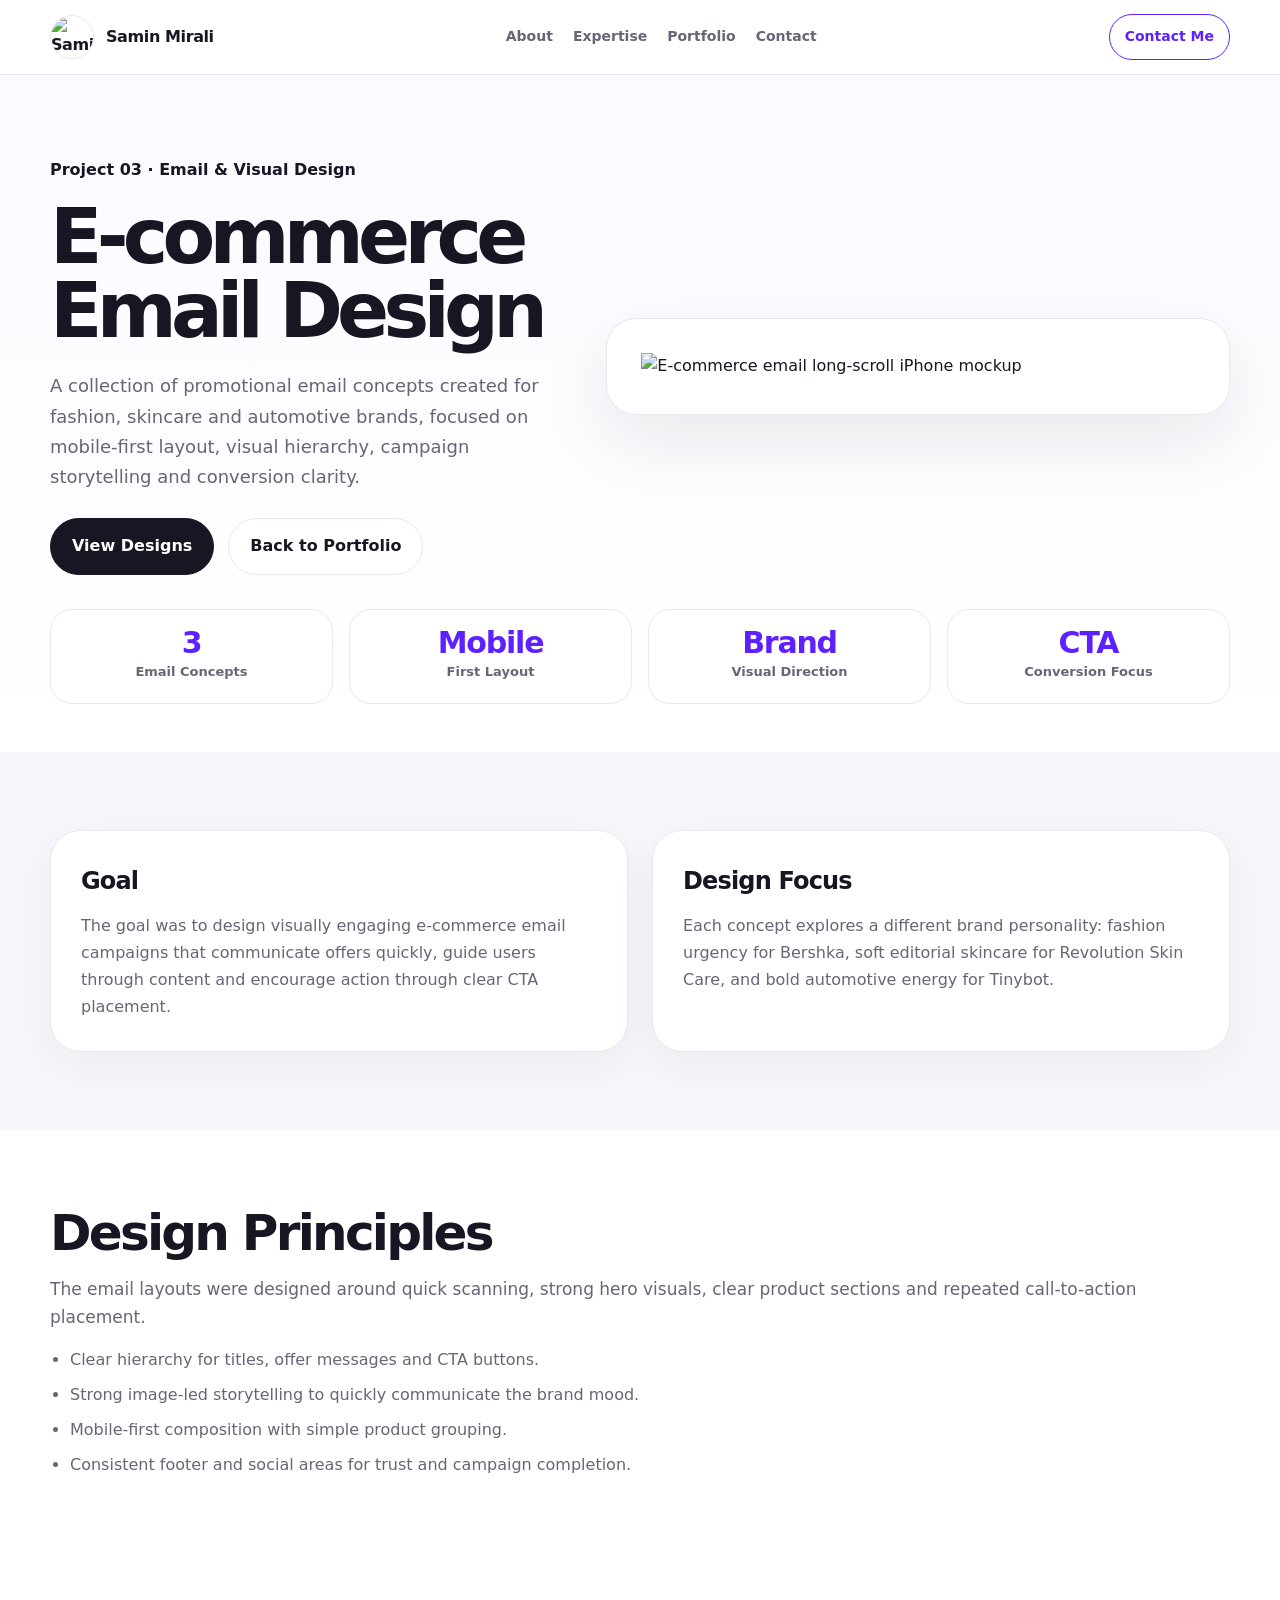
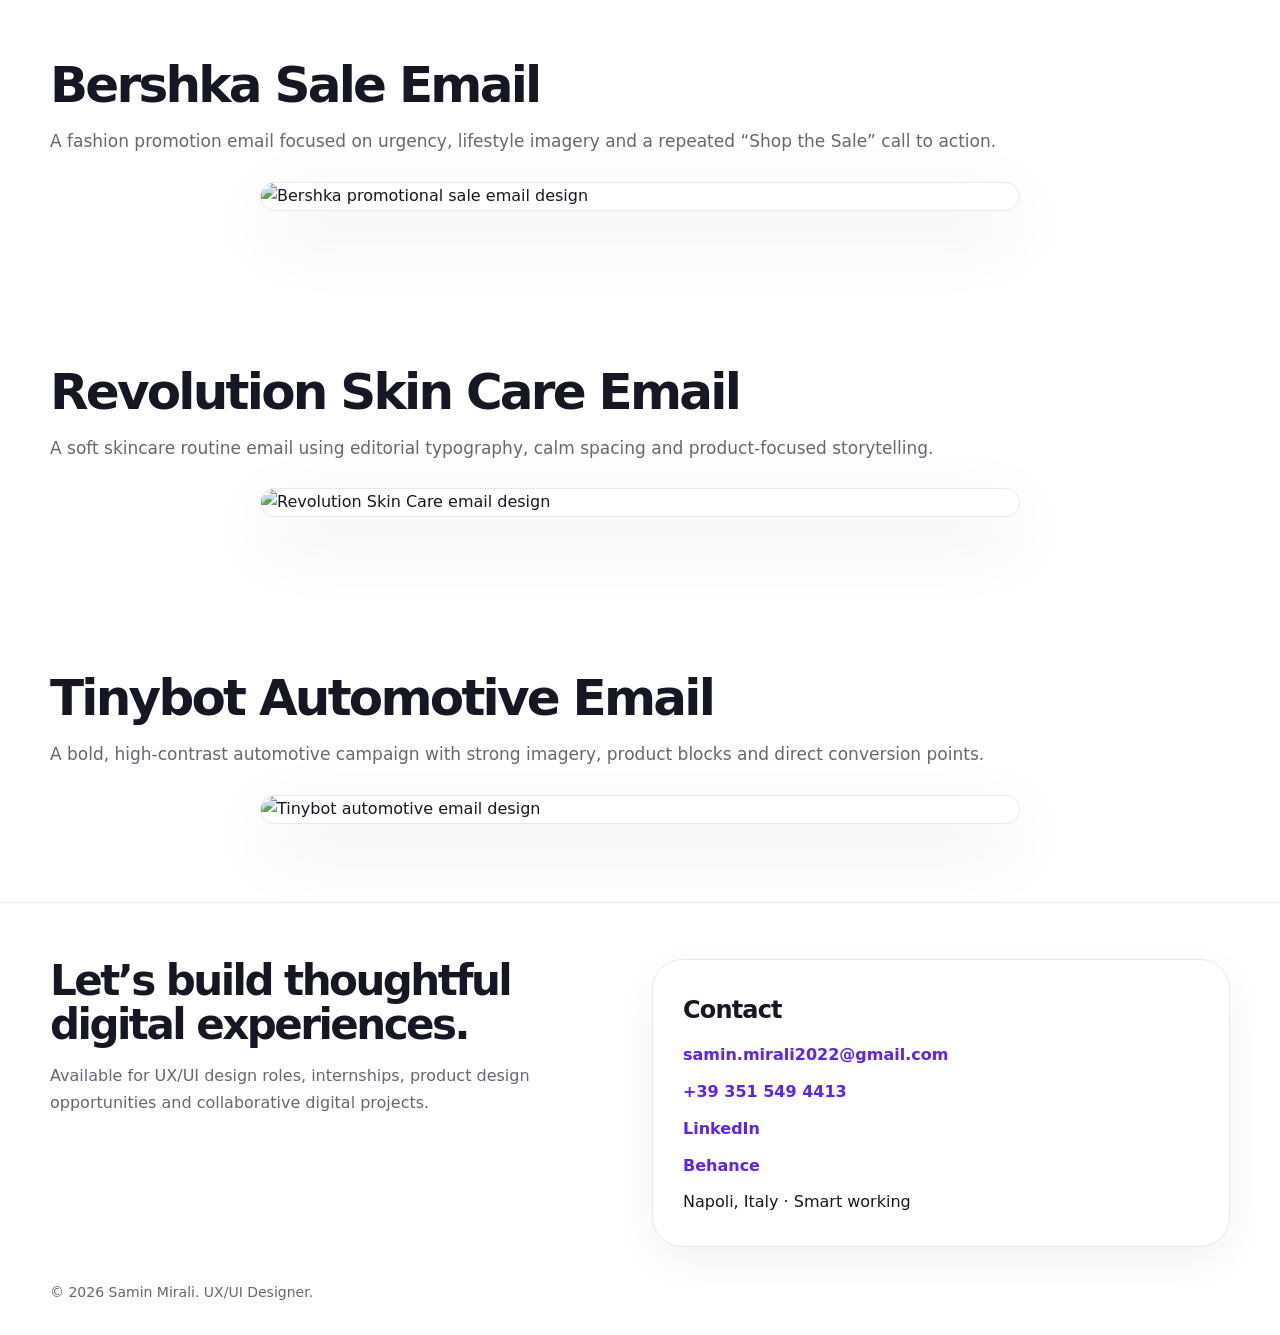
==== ecommerce.html @ f62a694b "Add files via upload" ====
<!DOCTYPE html>
<html lang="en">
<head>
<meta charset="UTF-8"><meta name="viewport" content="width=device-width, initial-scale=1.0">
<title>E-commerce Email Design | Samin Mirali</title>
<meta name="description" content="E-commerce email design project by Samin Mirali.">
<link rel="stylesheet" href="style.css">
</head>
<body>
<header class="nav">
  <div class="container nav-inner">
    <a class="brand" href="index.html">
      <img src="assets/samin-headshot.webp" alt="Samin Mirali headshot">
      <span>Samin Mirali</span>
    </a>
    <nav class="links" aria-label="Main navigation">
      <a href="index.html#about">About</a>
      <a href="index.html#expertise">Expertise</a>
      <a href="index.html#portfolio">Portfolio</a>
      <a href="index.html#contact">Contact</a>
    </nav>
    <a class="nav-cta" href="mailto:samin.mirali2022@gmail.com">Contact Me</a>
  </div>
</header>

<main>
<section class="case-hero">
  <div class="container case-top">
    <div>
      <div class="kicker" style="color:var(--ink)">Project 03 · Email & Visual Design</div>
      <h1>E-commerce Email Design</h1>
      <p>A collection of promotional email concepts created for fashion, skincare and automotive brands, focused on mobile-first layout, visual hierarchy, campaign storytelling and conversion clarity.</p>
      <div class="actions"><a class="btn dark" href="#emails">View Designs</a><a class="btn" href="index.html#portfolio">Back to Portfolio</a></div>
    </div>
    <div class="case-visual centered-preview"><img src="assets/ecommerce-iphone-preview.webp" alt="E-commerce email long-scroll iPhone mockup"></div>
  </div>
  <div class="container meta-grid">
    <div class="meta"><strong>3</strong><span>Email Concepts</span></div>
    <div class="meta"><strong>Mobile</strong><span>First Layout</span></div>
    <div class="meta"><strong>Brand</strong><span>Visual Direction</span></div>
    <div class="meta"><strong>CTA</strong><span>Conversion Focus</span></div>
  </div>
</section>

<section class="problem">
  <div class="container grid-2">
    <div class="card">
      <h3>Goal</h3>
      <p>The goal was to design visually engaging e-commerce email campaigns that communicate offers quickly, guide users through content and encourage action through clear CTA placement.</p>
    </div>
    <div class="card">
      <h3>Design Focus</h3>
      <p>Each concept explores a different brand personality: fashion urgency for Bershka, soft editorial skincare for Revolution Skin Care, and bold automotive energy for Tinybot.</p>
    </div>
  </div>
</section>

<section class="case-section">
  <div class="container">
    <div class="content">
      <h2>Design Principles</h2>
      <p>The email layouts were designed around quick scanning, strong hero visuals, clear product sections and repeated call-to-action placement.</p>
      <ul>
        <li>Clear hierarchy for titles, offer messages and CTA buttons.</li>
        <li>Strong image-led storytelling to quickly communicate the brand mood.</li>
        <li>Mobile-first composition with simple product grouping.</li>
        <li>Consistent footer and social areas for trust and campaign completion.</li>
      </ul>
    </div>
  </div>
</section>

<section id="emails" class="case-section">
  <div class="container">
    <div class="content">
      <h2>Bershka Sale Email</h2>
      <p>A fashion promotion email focused on urgency, lifestyle imagery and a repeated “Shop the Sale” call to action.</p>
    </div>
    <div class="email-wrap"><div class="email-frame"><img src="assets/ecommerce-bershka-hq.webp" alt="Bershka promotional sale email design"></div></div>
  </div>
</section>

<section class="case-section">
  <div class="container">
    <div class="content">
      <h2>Revolution Skin Care Email</h2>
      <p>A soft skincare routine email using editorial typography, calm spacing and product-focused storytelling.</p>
    </div>
    <div class="email-wrap"><div class="email-frame"><img src="assets/ecommerce-skincare-hq.webp" alt="Revolution Skin Care email design"></div></div>
  </div>
</section>

<section class="case-section">
  <div class="container">
    <div class="content">
      <h2>Tinybot Automotive Email</h2>
      <p>A bold, high-contrast automotive campaign with strong imagery, product blocks and direct conversion points.</p>
    </div>
    <div class="email-wrap"><div class="email-frame"><img src="assets/ecommerce-tinybot-hq.webp" alt="Tinybot automotive email design"></div></div>
  </div>
</section>
</main>
<footer id="contact" class="footer">
  <div class="container footer-grid">
    <div>
      <h2>Let’s build thoughtful digital experiences.</h2>
      <p>Available for UX/UI design roles, internships, product design opportunities and collaborative digital projects.</p>
    </div>
    <div class="card">
      <h3>Contact</h3>
      <div class="contact-list">
        <a href="mailto:samin.mirali2022@gmail.com">samin.mirali2022@gmail.com</a>
        <a href="tel:+393515494413">+39 351 549 4413</a>
        <a href="https://www.linkedin.com/in/saminmirali" target="_blank" rel="noopener">LinkedIn</a>
        <a href="https://www.behance.net/SaminMirali" target="_blank" rel="noopener">Behance</a>
        <span>Napoli, Italy · Smart working</span>
      </div>
    </div>
  </div>
  <div class="container copy">© 2026 Samin Mirali. UX/UI Designer.</div>
</footer>
</body></html>
---- style.css ----
:root{
  --ink:#171724;
  --muted:#666676;
  --line:#e9e7ef;
  --soft:#f7f7fb;
  --white:#fff;
  --purple:#5d21ff;
  --purple-dark:#230084;
  --purple-soft:#f1eaff;
  --wine:#88051e;
  --wine-soft:#fee6eb;
  --black:#0b0b0f;
  --shadow:0 24px 72px rgba(23,23,36,.09);
  --radius:30px;
  --max:1180px;
}
*{box-sizing:border-box;margin:0;padding:0}
html{scroll-behavior:smooth}
body{font-family:Inter,ui-sans-serif,system-ui,-apple-system,BlinkMacSystemFont,"Segoe UI",sans-serif;color:var(--ink);background:#fff;line-height:1.68}
a{text-decoration:none;color:inherit}
img{display:block;max-width:100%}
.container{width:min(var(--max),calc(100% - 42px));margin:0 auto}
.nav{position:sticky;top:0;z-index:30;background:rgba(255,255,255,.9);backdrop-filter:blur(18px);border-bottom:1px solid rgba(233,231,239,.88)}
.nav-inner{min-height:74px;display:flex;align-items:center;justify-content:space-between;gap:22px}
.brand{display:flex;align-items:center;gap:12px;font-weight:850;letter-spacing:-.025em}
.brand img{width:44px;height:44px;border-radius:50%;object-fit:cover;border:1px solid var(--line)}
.links{display:flex;gap:20px;align-items:center;color:var(--muted);font-size:14px;font-weight:760}
.links a:hover{color:var(--purple)}
.nav-cta{padding:10px 15px;border-radius:999px;border:1px solid var(--purple);color:var(--purple);font-weight:850;font-size:14px}
.hero{padding:88px 0 80px;background:linear-gradient(180deg,#f4fbff 0%,#fff 80%)}
.hero-grid{display:grid;grid-template-columns:1.06fr .94fr;gap:58px;align-items:center}
.kicker{font-weight:900;color:var(--purple);margin-bottom:16px}
h1{font-size:clamp(42px,7vw,82px);line-height:.96;letter-spacing:-.075em;margin-bottom:24px}
.hero p,.lead{font-size:clamp(18px,2vw,22px);color:var(--muted);max-width:700px}
.hero p{margin-bottom:32px}
.accent{color:var(--purple)}
.actions{display:flex;gap:14px;flex-wrap:wrap;align-items:center}
.btn{display:inline-flex;align-items:center;justify-content:center;padding:14px 21px;border-radius:999px;border:1px solid var(--line);background:#fff;font-weight:850;transition:.18s ease}
.btn:hover{transform:translateY(-2px);box-shadow:var(--shadow)}
.btn.primary{background:var(--purple);border-color:var(--purple);color:#fff}
.btn.wine{background:var(--wine);border-color:var(--wine);color:#fff}
.btn.dark{background:var(--ink);border-color:var(--ink);color:#fff}
.hero-image,.about-photo,.case-visual,.visual-card,.email-frame{border:1px solid var(--line);border-radius:var(--radius);overflow:hidden;background:#fff;box-shadow:var(--shadow)}
.hero-image img{width:100%;height:560px;object-fit:cover;object-position:center}
section{padding:78px 0}
.section-head{margin-bottom:34px}
.section-head.inline{display:flex;justify-content:space-between;align-items:flex-end;gap:30px}
.section-head h2{font-size:clamp(32px,4.6vw,56px);line-height:1;letter-spacing:-.06em;margin-bottom:14px}
.section-head p{color:var(--muted);font-size:17px;max-width:760px}
.grid-2{display:grid;grid-template-columns:repeat(2,1fr);gap:24px}
.grid-3{display:grid;grid-template-columns:repeat(3,1fr);gap:24px}
.card{background:#fff;border:1px solid var(--line);border-radius:var(--radius);padding:30px;box-shadow:0 14px 44px rgba(23,23,36,.05)}
.card h3{font-size:24px;letter-spacing:-.035em;margin-bottom:12px}
.card p,.card li{color:var(--muted)}
ul{padding-left:20px}
li+li{margin-top:8px}
.skill{background:#f6fbff;min-height:190px}
.skill-icon{width:50px;height:50px;border-radius:16px;background:#fff;display:grid;place-items:center;color:var(--purple);font-weight:900;margin-bottom:18px;box-shadow:0 10px 30px rgba(93,33,255,.08)}
.about-grid{display:grid;grid-template-columns:.92fr 1.08fr;gap:50px;align-items:center}
.about-photo{box-shadow:none;background:var(--purple-soft)}
.about-photo img{width:100%;height:610px;object-fit:contain;background:#fff}
.about-text h2{font-size:clamp(34px,4.8vw,58px);line-height:1;letter-spacing:-.065em;margin-bottom:22px}
.about-text p{color:var(--muted);font-size:17px;margin-bottom:16px}
.project{border:1px solid var(--line);border-radius:32px;overflow:hidden;background:#fff;box-shadow:var(--shadow);transition:.22s ease}
.project:hover{transform:translateY(-4px)}
.project-img{height:315px;background:var(--soft);overflow:hidden}
.project-img img{width:100%;height:100%;object-fit:cover;object-position:center top}
.project-body{padding:25px}
.project-body h3{font-size:28px;letter-spacing:-.045em;margin-bottom:8px}
.project-body p{color:var(--muted);margin-bottom:20px}
.tags{display:flex;gap:8px;flex-wrap:wrap;margin-bottom:18px}
.tag{font-size:12px;font-weight:850;padding:6px 10px;border-radius:999px;background:var(--purple-soft);color:var(--purple)}
.tag.wine{background:var(--wine-soft);color:var(--wine)}
.tag.dark{background:#eee;color:#111}
.case-hero{padding:82px 0 48px;background:linear-gradient(180deg,#fbfaff,#fff)}
.case-hero.wine-bg{background:linear-gradient(180deg,#fff8fa,#fff)}
.case-top{display:grid;grid-template-columns:.9fr 1.1fr;gap:46px;align-items:center}
.case-top h1{font-size:clamp(42px,6vw,78px)}
.case-top p{color:var(--muted);font-size:18px;margin-bottom:26px}
.case-visual img{width:100%;height:auto}
.meta-grid{display:grid;grid-template-columns:repeat(4,1fr);gap:16px;margin-top:34px}
.meta{text-align:center;background:#fff;border:1px solid var(--line);border-radius:22px;padding:18px}
.meta strong{display:block;font-size:30px;letter-spacing:-.04em;line-height:1;color:var(--purple)}
.meta.wine strong{color:var(--wine)}
.meta span{font-weight:800;color:var(--muted);font-size:13px}
.problem{background:var(--soft)}
.process{display:grid;grid-template-columns:repeat(6,1fr);gap:14px}
.step{background:#fff;border:1px solid var(--line);border-radius:22px;padding:18px 14px;text-align:center}
.step-no{width:42px;height:42px;border-radius:50%;display:grid;place-items:center;background:var(--purple);color:#fff;font-weight:900;margin:0 auto 12px}
.step.wine .step-no{background:var(--wine)}
.step strong{display:block;margin-bottom:8px}
.step span{font-size:13px;color:var(--muted);display:block;line-height:1.36}
.case-section{padding:78px 0}
.case-section .content{max-width:920px;margin-bottom:26px}
.case-section .content h2{font-size:clamp(30px,4vw,50px);line-height:1.02;letter-spacing:-.055em;margin-bottom:16px}
.case-section .content p{color:var(--muted);font-size:17px;margin-bottom:15px}
.case-section .content h3{font-size:22px;margin:22px 0 8px}
.case-section .content li{color:var(--muted)}
.visual-card{box-shadow:0 18px 58px rgba(23,23,36,.07)}
.visual-card img{width:100%;height:auto;object-fit:contain;object-position:center}
.side-by-side{display:grid;grid-template-columns:1fr 1fr;gap:24px;align-items:start;margin-top:18px}
.stat-list{display:grid;grid-template-columns:repeat(4,1fr);gap:14px;margin-top:20px}
.stat{padding:18px;border-radius:20px;border:1px solid var(--line);background:#fff}
.stat strong{font-size:30px;color:var(--purple);display:block;line-height:1}
.stat.wine strong{color:var(--wine)}
.stat span{font-size:13px;font-weight:800;color:var(--muted)}
.email-frame img{width:100%;height:auto}
.email-wrap{max-width:620px;margin:0 auto}
.cta{background:var(--soft)}
.cta-box{padding:50px;border-radius:38px;background:linear-gradient(135deg,var(--purple),var(--purple-dark));color:#fff;display:grid;grid-template-columns:1fr auto;gap:30px;align-items:center;box-shadow:var(--shadow)}
.cta-box.wine{background:linear-gradient(135deg,var(--wine),#4e000f)}
.cta-box h2{font-size:clamp(30px,4vw,48px);line-height:1.04;letter-spacing:-.055em;margin-bottom:12px}
.cta-box p{color:rgba(255,255,255,.82);max-width:680px}
.cta-box .btn{background:#fff;color:var(--ink)}
.footer{border-top:1px solid var(--line);padding:56px 0 30px}
.footer-grid{display:grid;grid-template-columns:1fr 1fr;gap:24px;align-items:start}
.footer h2{font-size:42px;letter-spacing:-.06em;line-height:1.05;margin-bottom:16px}
.footer p{color:var(--muted)}
.contact-list{display:grid;gap:10px}
.contact-list a{color:var(--purple);font-weight:850}
.copy{color:var(--muted);font-size:14px;margin-top:34px}
@media(max-width:960px){
  .hero-grid,.about-grid,.grid-2,.grid-3,.case-top,.side-by-side,.cta-box,.footer-grid{grid-template-columns:1fr}
  .process{grid-template-columns:repeat(2,1fr)}
  .meta-grid,.stat-list{grid-template-columns:repeat(2,1fr)}
  .links{display:none}
  .hero-image img{height:auto}
}
@media(max-width:560px){
  .container{width:min(var(--max),calc(100% - 28px))}
  .hero,section,.case-section{padding:54px 0}
  .meta-grid,.process,.stat-list{grid-template-columns:1fr}
  .card,.cta-box{padding:24px}
  .project-img{height:240px}
}


.moscow-grid{display:grid;grid-template-columns:repeat(4,1fr);gap:18px;margin-top:24px}
.moscow-card{background:#fff;border:1px solid var(--line);border-radius:22px;padding:22px;box-shadow:0 12px 38px rgba(23,23,36,.05)}
.moscow-letter{width:56px;height:56px;border-radius:16px;background:linear-gradient(135deg,var(--purple),var(--purple-dark));color:#fff;display:grid;place-items:center;font-size:30px;font-weight:900;margin-bottom:12px}
.moscow-card h3{font-size:17px;letter-spacing:.02em;margin-bottom:12px;text-transform:uppercase}
.phone-grid{display:grid;grid-template-columns:repeat(5,1fr);gap:18px;margin-top:22px;align-items:start}
.phone-grid .phone{border:1px solid var(--line);border-radius:26px;padding:12px;background:#fff;box-shadow:0 12px 38px rgba(23,23,36,.06)}
.phone-grid .phone img{width:100%;height:auto;border-radius:18px}
.subsection-grid{display:grid;grid-template-columns:repeat(2,1fr);gap:24px;margin-top:22px}
.subsection-card{border:1px solid var(--line);border-radius:24px;overflow:hidden;background:#fff;box-shadow:0 12px 38px rgba(23,23,36,.05)}
.subsection-card h3{padding:18px 20px 0;font-size:22px}
.subsection-card p{padding:6px 20px 18px;color:var(--muted)}
.subsection-card img{width:100%;height:auto}
@media(max-width:960px){.moscow-grid,.phone-grid,.subsection-grid{grid-template-columns:1fr 1fr}}
@media(max-width:560px){.moscow-grid,.phone-grid,.subsection-grid{grid-template-columns:1fr}}


/* v4 refinements */
.hero-image.clean-portrait{background:#fff;padding:18px;}
.hero-image.clean-portrait img{object-fit:cover;object-position:center top;background:#fff;border-radius:22px;}
.case-visual.padded-preview{padding:34px;background:#fff;}
.case-visual.padded-preview img{border-radius:22px;max-height:520px;object-fit:contain;}
.icon-process .step-no{background:transparent;width:64px;height:64px;margin-bottom:12px;}
.icon-process .step-no img{width:64px;height:64px;object-fit:contain;}
.audience-grid{display:grid;grid-template-columns:repeat(3,1fr);gap:16px;margin-top:22px;}
.audience-card{background:#fff;border:1px solid var(--line);border-radius:22px;padding:22px;box-shadow:0 12px 38px rgba(23,23,36,.05);}
.audience-card strong{display:block;font-size:18px;margin-bottom:6px;color:var(--purple);}
.tool-grid{display:grid;grid-template-columns:repeat(3,1fr);gap:18px;margin-top:24px;}
.tool-card{background:#fff;border:1px solid var(--line);border-radius:24px;padding:24px;box-shadow:0 12px 38px rgba(23,23,36,.05);}
.tool-card img{width:56px;height:56px;object-fit:contain;margin-bottom:14px;}
.tool-card h3{font-size:20px;margin-bottom:8px;}
.planning-grid{display:grid;grid-template-columns:repeat(3,1fr);gap:18px;margin-top:24px;}
.planning-card{background:#fff;border:1px solid var(--line);border-radius:24px;padding:24px;box-shadow:0 12px 38px rgba(23,23,36,.05);}
.planning-card h3{font-size:19px;margin-bottom:10px;color:var(--purple);}
.moscow-grid.centered .moscow-letter{margin:0 auto 14px;}
.moscow-grid.centered .moscow-card{text-align:center;}
.moscow-grid.centered ul{text-align:left;}
.image-grid-2{display:grid;grid-template-columns:repeat(2,1fr);gap:24px;}
.image-grid-3{display:grid;grid-template-columns:repeat(3,1fr);gap:22px;}
.image-grid-4{display:grid;grid-template-columns:repeat(4,1fr);gap:18px;}
.mockup-grid{display:grid;grid-template-columns:repeat(2,1fr);gap:24px;margin-top:22px;}
.mockup-grid .visual-card img{height:auto;}
.prototype-single{max-width:980px;margin:0 auto;}
.real-text-report{background:#fff;border:1px solid var(--line);border-radius:26px;padding:28px;box-shadow:0 12px 38px rgba(23,23,36,.05);margin-bottom:24px;}
.real-text-report h3{font-size:24px;margin-bottom:10px;}
.quote-grid{display:grid;grid-template-columns:repeat(3,1fr);gap:18px;margin-top:20px;}
.quote-card{background:#f7f7fb;border:1px solid var(--line);border-radius:22px;padding:22px;color:var(--muted);}
.vertex-objectives{margin-top:24px;}
.visual-card.pad-image{padding:38px;background:#fff;}
.visual-card.pad-image img{border-radius:18px;}
.case-section .button-under{margin-top:24px;text-align:center;}
@media(max-width:960px){
  .audience-grid,.tool-grid,.planning-grid,.image-grid-2,.image-grid-3,.image-grid-4,.mockup-grid,.quote-grid{grid-template-columns:1fr 1fr;}
}
@media(max-width:560px){
  .audience-grid,.tool-grid,.planning-grid,.image-grid-2,.image-grid-3,.image-grid-4,.mockup-grid,.quote-grid{grid-template-columns:1fr;}
}

/* v5 refinement overrides */
.section-head p,
.case-section .content,
.case-section .content p,
.case-section .content ul {
  max-width: 100%;
}
.case-section .content {
  width: 100%;
}
.case-section .content p {
  max-width: 1120px;
}
.section-head {
  max-width: 100%;
}
.stat {
  text-align: center;
  display: grid;
  place-items: center;
}
.stat strong, .stat span {
  text-align: center;
}
.hero-image.hero-clean {
  background: #fff;
}
.hero-image.hero-clean img {
  object-fit: cover;
  object-position: center top;
}
.project-img img {
  object-position: center;
}
.visual-card.pad-image {
  padding: 24px;
  background: #fff;
}
.visual-card.pad-image img {
  border-radius: 18px;
}
.visual-card.no-shadow {
  box-shadow: none;
}
.visual-card.zoom-card {
  cursor: zoom-in;
}
.visual-card.zoom-card:hover {
  transform: translateY(-2px);
}
.audience-grid {
  display: grid;
  grid-template-columns: repeat(3, 1fr);
  gap: 16px;
  margin-top: 22px;
}
.audience-item {
  background: #fff;
  border: 1px solid var(--line);
  border-radius: 22px;
  padding: 20px;
  box-shadow: 0 10px 32px rgba(23,23,36,.045);
}
.audience-item strong {
  display: block;
  margin-bottom: 6px;
  color: var(--purple);
}
.tool-grid {
  display: grid;
  grid-template-columns: repeat(3, 1fr);
  gap: 18px;
  margin-top: 22px;
}
.tool-card {
  border: 1px solid var(--line);
  border-radius: 22px;
  background: #fff;
  padding: 22px;
  box-shadow: 0 10px 32px rgba(23,23,36,.045);
}
.tool-icon {
  width: 54px;
  height: 54px;
  border-radius: 16px;
  display: grid;
  place-items: center;
  background: var(--purple-soft);
  color: var(--purple);
  font-weight: 900;
  margin-bottom: 14px;
}
.research-grid {
  display: grid;
  grid-template-columns: 1fr 1fr;
  gap: 18px;
  margin-top: 22px;
}
.research-card {
  border: 1px solid var(--line);
  border-radius: 22px;
  background: #fff;
  padding: 24px;
  box-shadow: 0 10px 32px rgba(23,23,36,.045);
}
.research-card h3 {
  margin-bottom: 10px;
}
.moscow-grid {
  display: grid;
  grid-template-columns: repeat(4, 1fr);
  gap: 18px;
  margin-top: 24px;
}
.moscow-card {
  background: #fff;
  border: 1px solid var(--line);
  border-radius: 22px;
  padding: 24px;
  text-align: center;
  box-shadow: 0 12px 38px rgba(23,23,36,.05);
}
.moscow-letter {
  width: 62px;
  height: 62px;
  border-radius: 18px;
  background: linear-gradient(135deg,var(--purple),var(--purple-dark));
  color: #fff;
  display: grid;
  place-items: center;
  font-size: 32px;
  font-weight: 900;
  margin: 0 auto 14px;
}
.moscow-card h3 {
  font-size: 16px;
  letter-spacing: .02em;
  margin-bottom: 14px;
  text-transform: uppercase;
}
.moscow-card ul {
  text-align: left;
}
.subsection-grid {
  display: grid;
  grid-template-columns: repeat(2, 1fr);
  gap: 24px;
  margin-top: 24px;
}
.subsection-card {
  border: 1px solid var(--line);
  border-radius: 24px;
  background: #fff;
  overflow: hidden;
  box-shadow: 0 12px 38px rgba(23,23,36,.05);
}
.subsection-card h3 {
  padding: 20px 22px 0;
  font-size: 22px;
}
.subsection-card p {
  padding: 6px 22px 18px;
  color: var(--muted);
}
.subsection-card .img-pad {
  padding: 18px 20px 24px;
}
.subsection-card img {
  width: 100%;
  height: auto;
  object-fit: contain;
}
.phone-grid {
  display: grid;
  grid-template-columns: 1fr;
  gap: 22px;
  margin-top: 22px;
}
.findings-stack,
.persona-stack,
.test-stack,
.diagram-stack {
  display: grid;
  grid-template-columns: 1fr;
  gap: 24px;
  margin-top: 22px;
}
.mockup-grid {
  display: grid;
  grid-template-columns: repeat(2, 1fr);
  gap: 24px;
}
.mockup-grid .visual-card {
  height: 460px;
}
.mockup-grid .visual-card img {
  width: 100%;
  height: 100%;
  object-fit: cover;
  object-position: center;
}
.mockup-grid .visual-card.tall {
  height: 580px;
}
.process-icon {
  width: 58px;
  height: 58px;
  object-fit: contain;
  margin: 0 auto 12px;
}
.case-visual.centered-preview {
  padding: 34px;
  background: #fff;
}
.case-visual.centered-preview img {
  object-fit: contain;
  max-height: 520px;
  width: 100%;
}
.design-system-grid {
  display: grid;
  grid-template-columns: repeat(2, 1fr);
  gap: 24px;
}
.design-system-card {
  border: 1px solid var(--line);
  border-radius: 24px;
  background: #fff;
  overflow: hidden;
  box-shadow: 0 12px 38px rgba(23,23,36,.05);
}
.design-system-card h3 {
  padding: 20px 22px 0;
  font-size: 22px;
}
.design-system-card p {
  padding: 6px 22px 18px;
  color: var(--muted);
}
.design-system-card img {
  padding: 16px 20px 24px;
  width: 100%;
  height: auto;
  object-fit: contain;
}
.zoom-note {
  color: var(--muted);
  font-size: 14px;
  margin-top: 8px;
}
.email-wrap {
  max-width: 760px;
  margin: 0 auto;
}
.email-frame img {
  width: 100%;
  height: auto;
}
@media(max-width:960px){
  .audience-grid,
  .tool-grid,
  .research-grid,
  .moscow-grid,
  .subsection-grid,
  .design-system-grid,
  .mockup-grid {
    grid-template-columns: 1fr 1fr;
  }
}
@media(max-width:620px){
  .audience-grid,
  .tool-grid,
  .research-grid,
  .moscow-grid,
  .subsection-grid,
  .design-system-grid,
  .mockup-grid {
    grid-template-columns: 1fr;
  }
  .mockup-grid .visual-card,
  .mockup-grid .visual-card.tall {
    height: auto;
  }
}


/* v6 MedDone-only corrections */
.tool-card > img {
  width: 54px;
  height: 54px;
  object-fit: contain;
  margin-bottom: 14px;
}
.subsection-card .img-pad img {
  width: 100%;
  height: auto;
  object-fit: contain;
}
.interaction-flow-card {
  padding-bottom: 58px !important;
}
.mockup-grid .visual-card.hand-phone img {
  object-position: 58% center;
}
.mockup-grid .visual-card.final-app img,
.visual-card.full-bleed img {
  width: 100%;
  height: auto;
  object-fit: contain;
}

/* v8 MedDone image cleanup */
.visual-card.full-bleed img {
  display: block;
  width: 100%;
  height: auto;
}


/* v9 Vertex-only refinements */
.design-system-card {
  display: flex;
  flex-direction: column;
}
.design-system-card img {
  display: block;
  width: auto;
  max-width: calc(100% - 40px);
  margin: 0 auto 24px;
  padding: 0;
  align-self: center;
  object-fit: contain;
}
.visual-card.full-bleed img {
  display: block;
  width: 100%;
  height: auto;
}
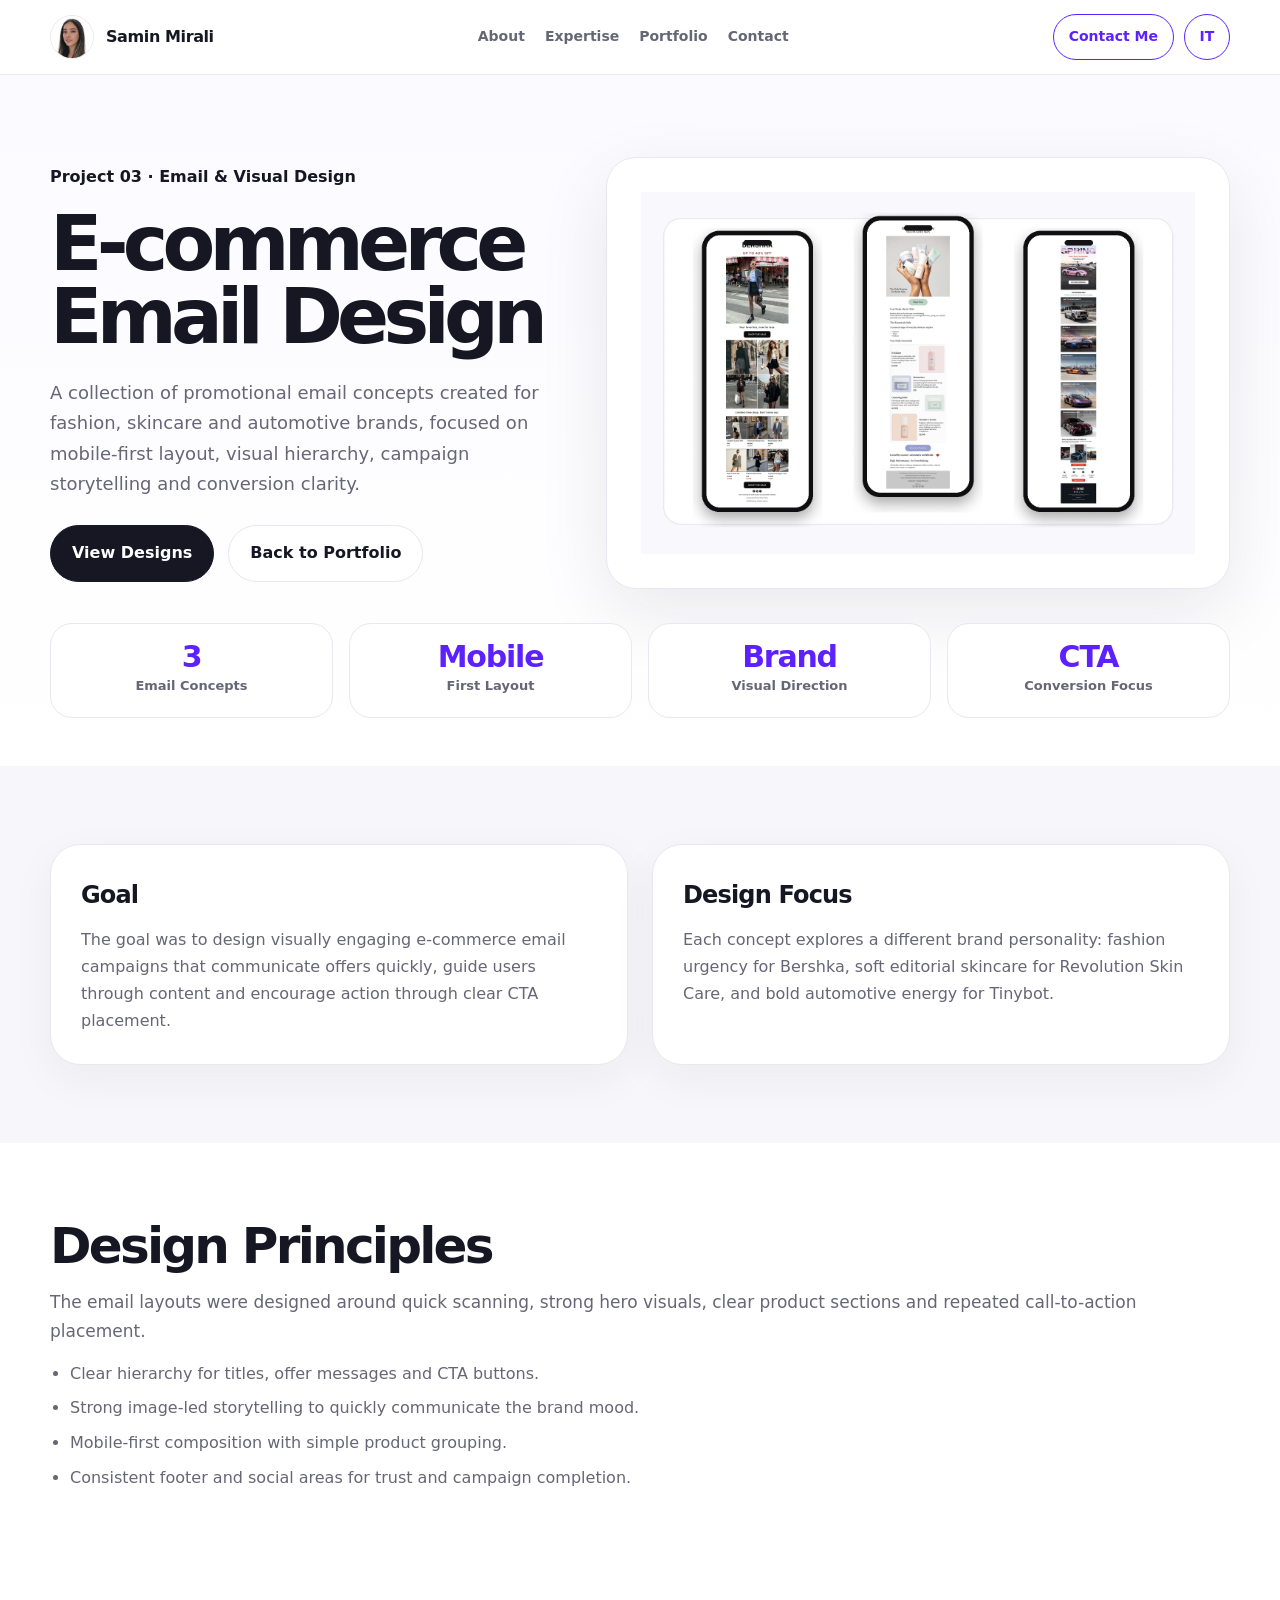
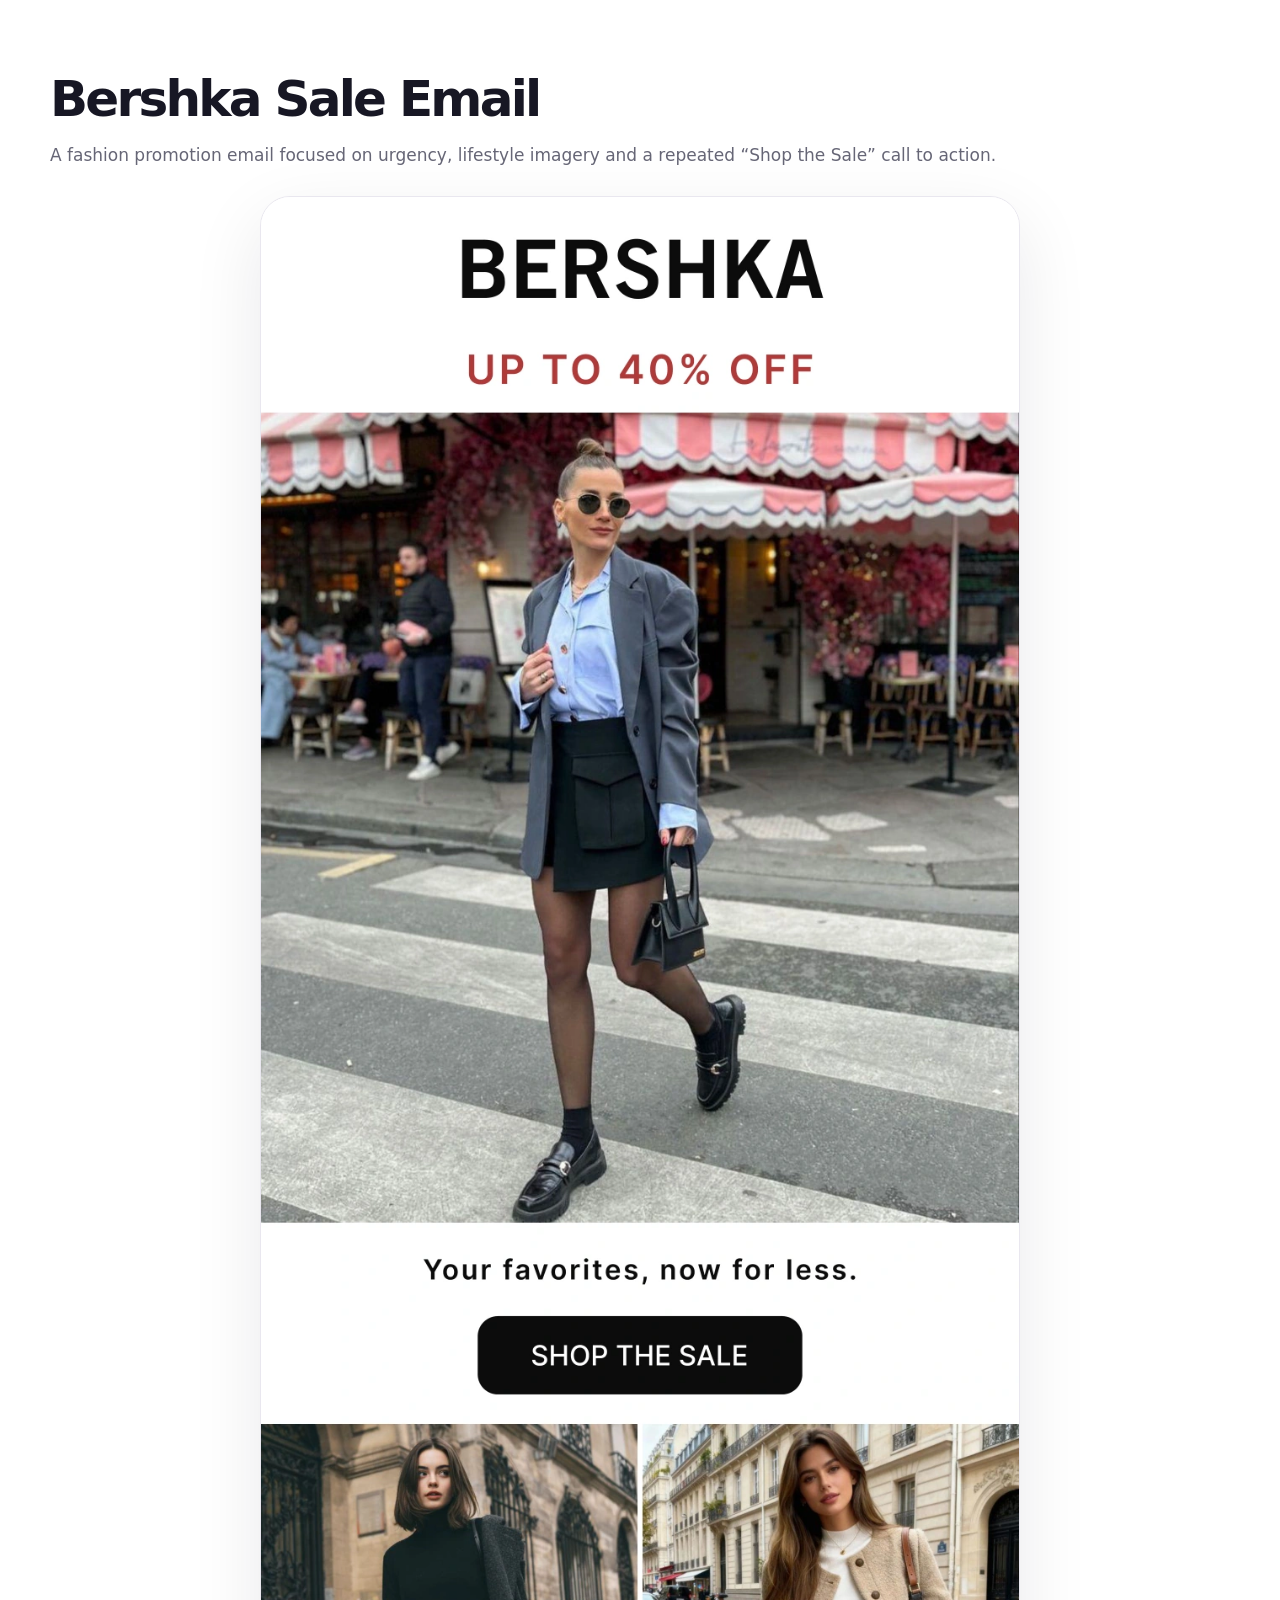
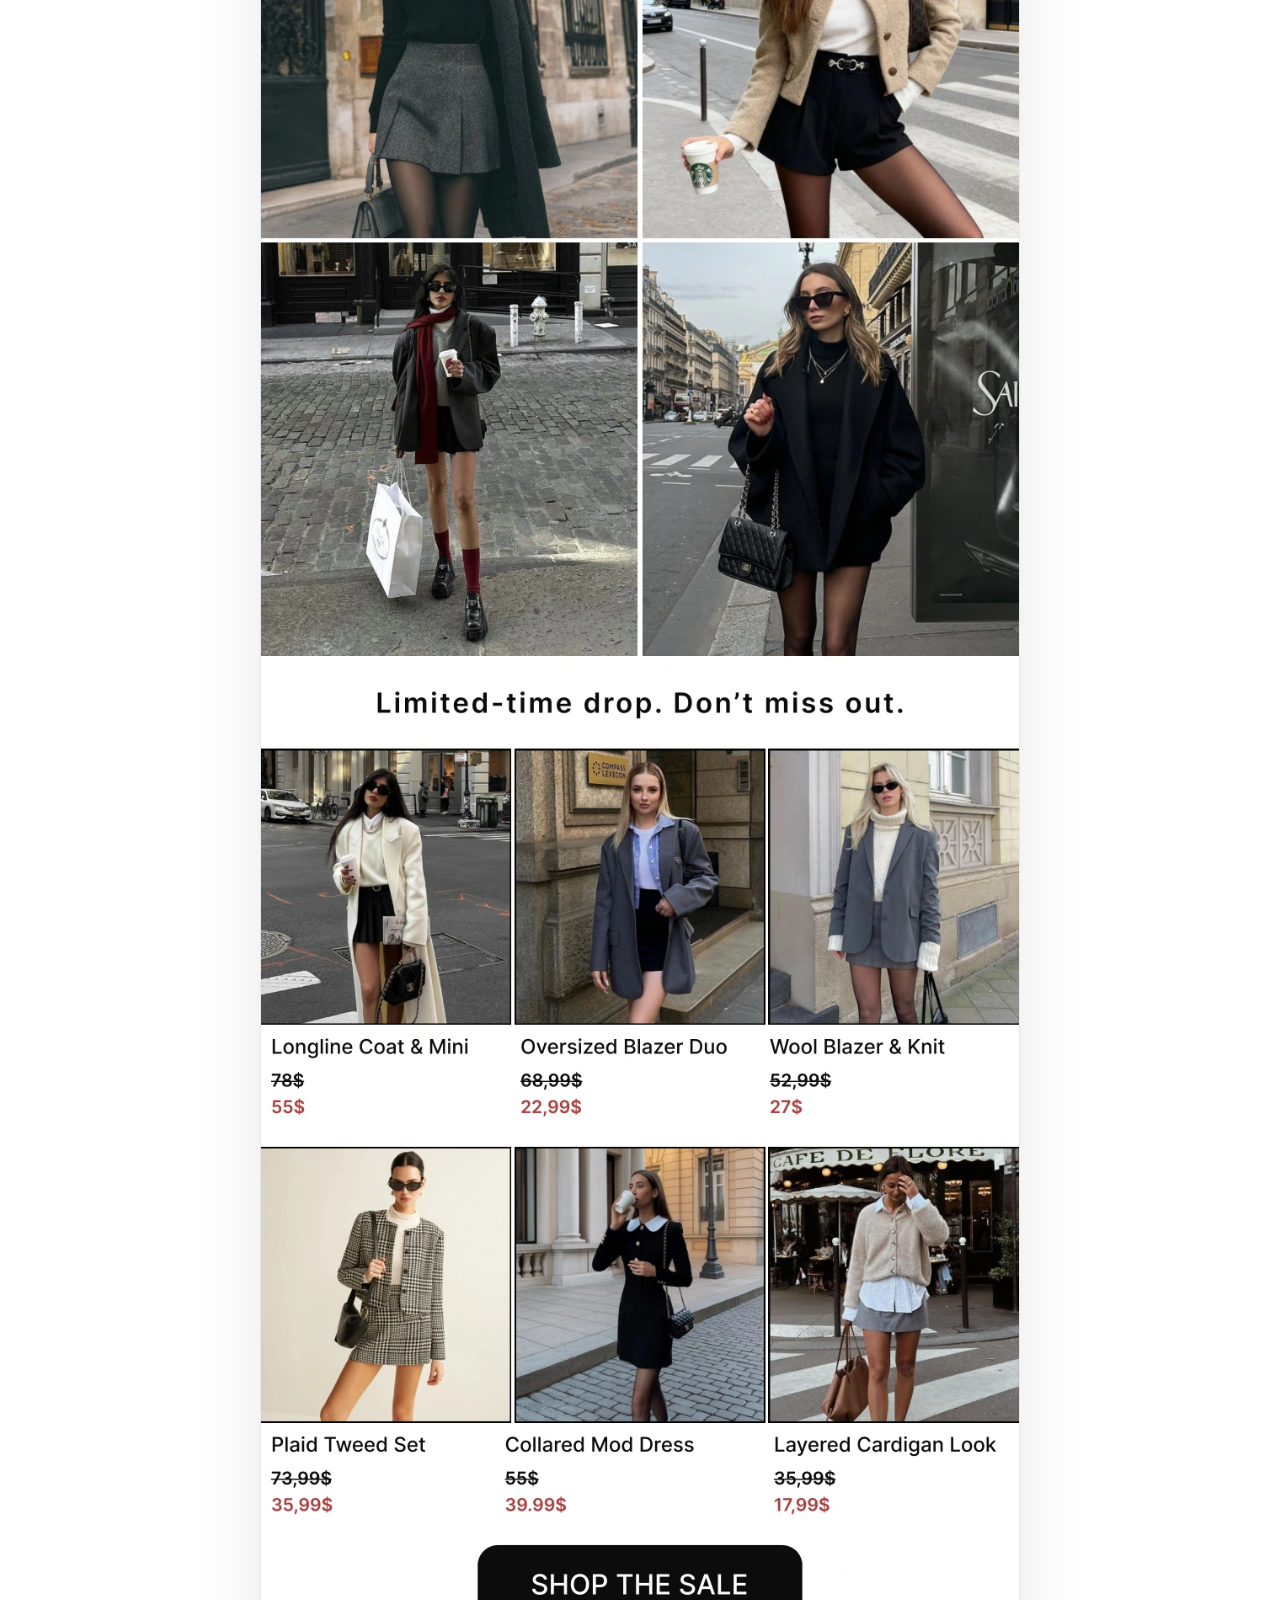
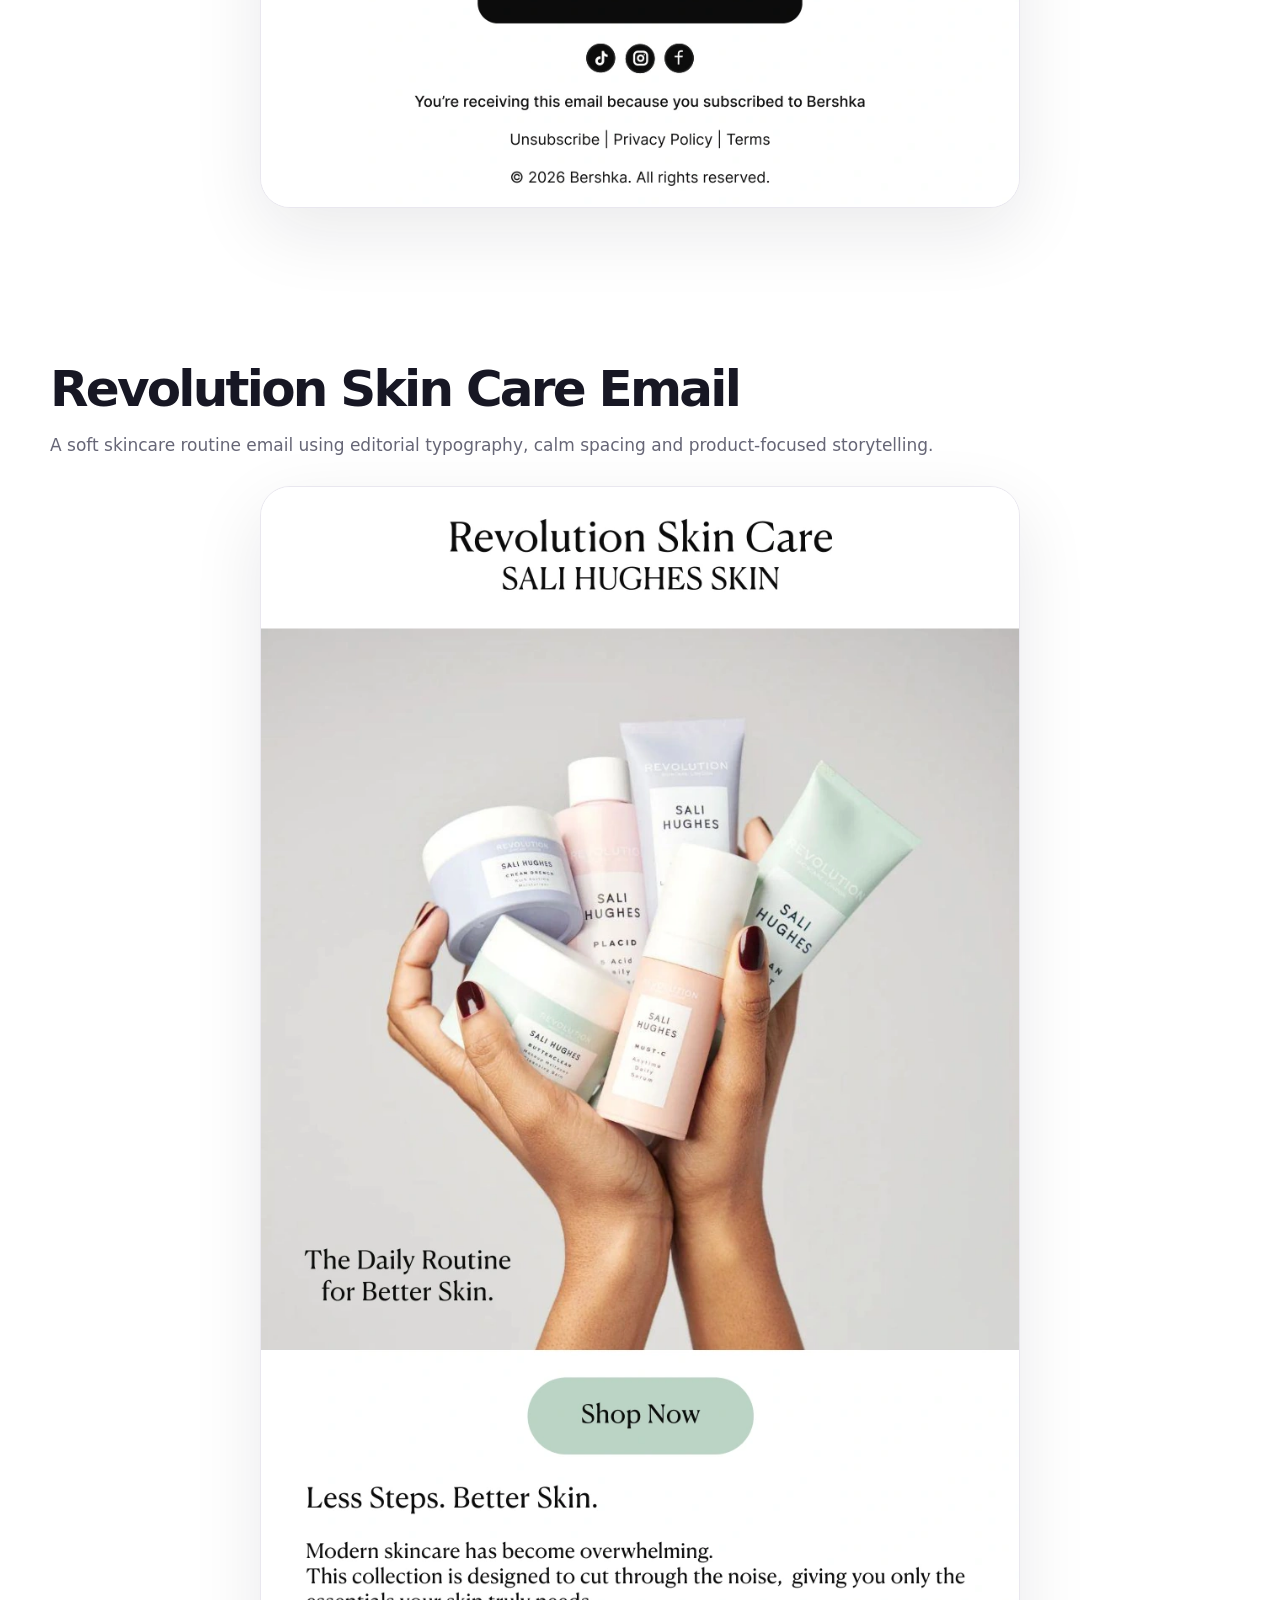
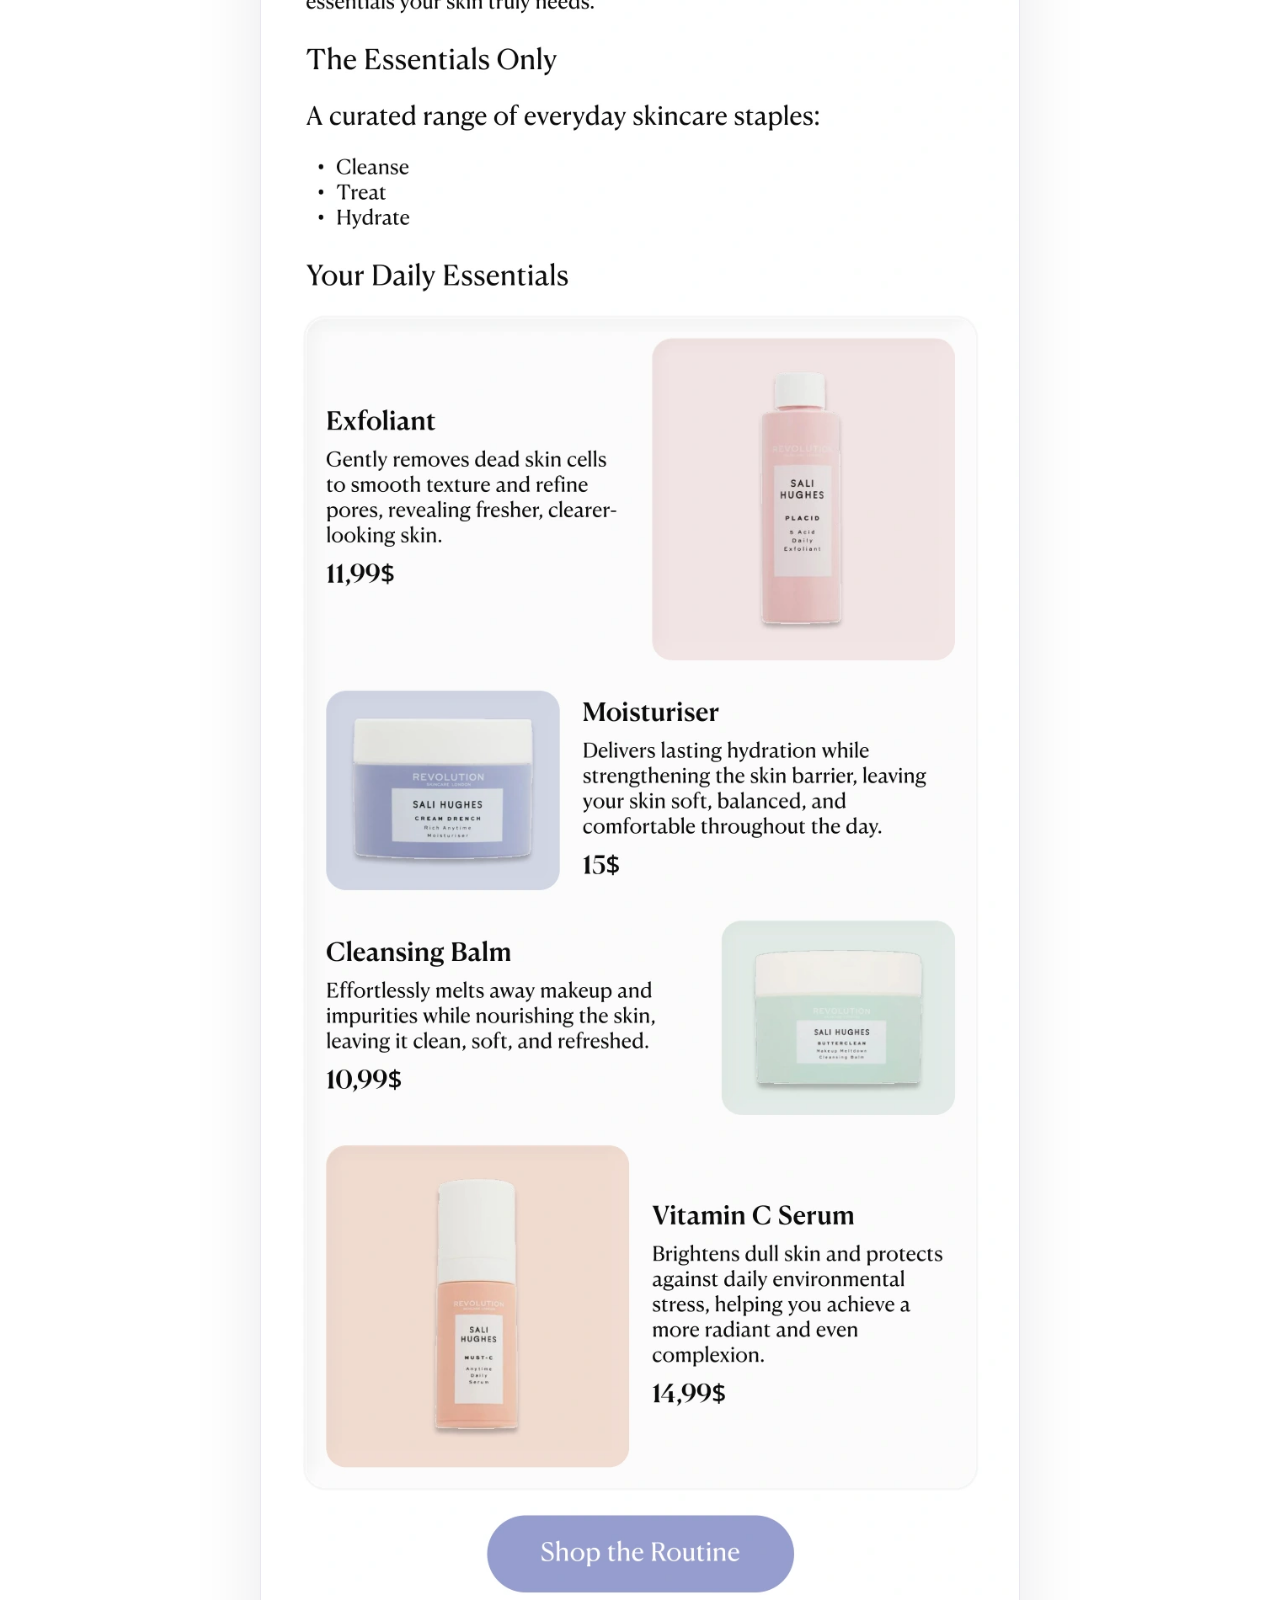
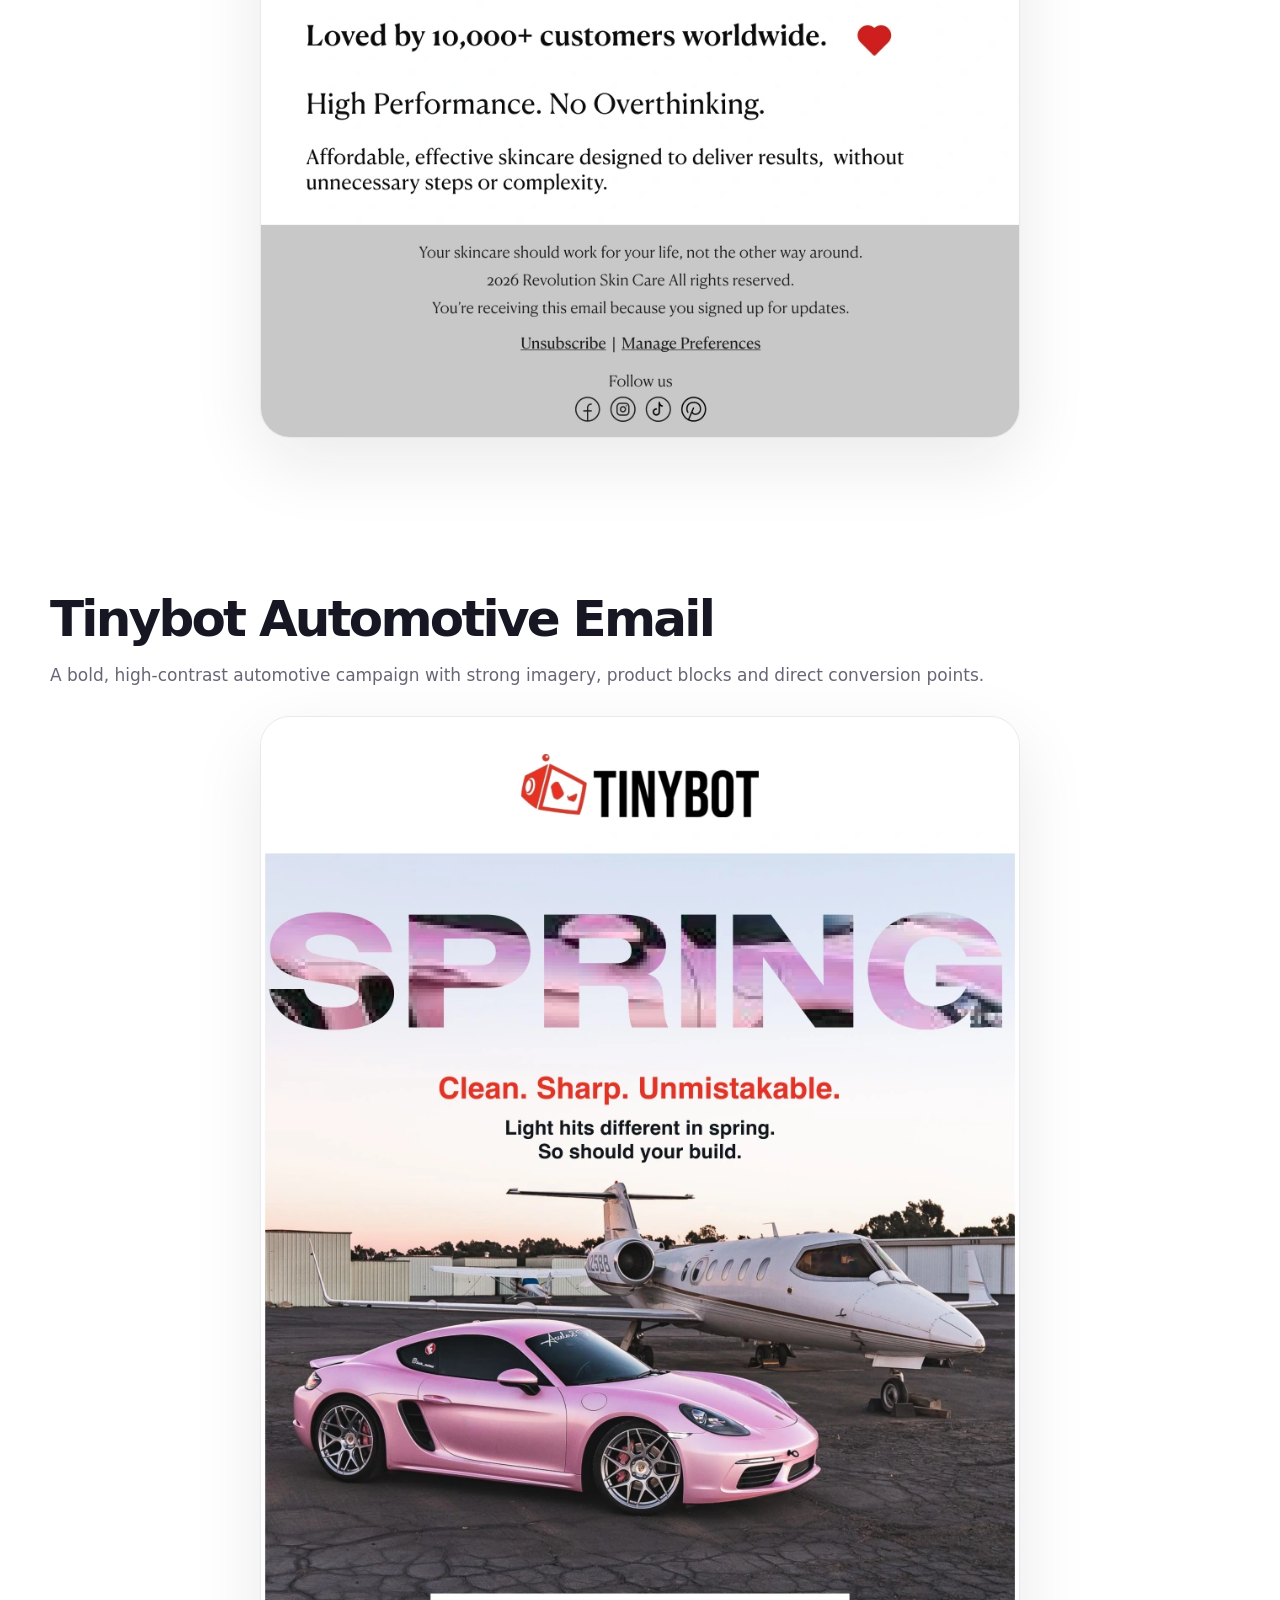
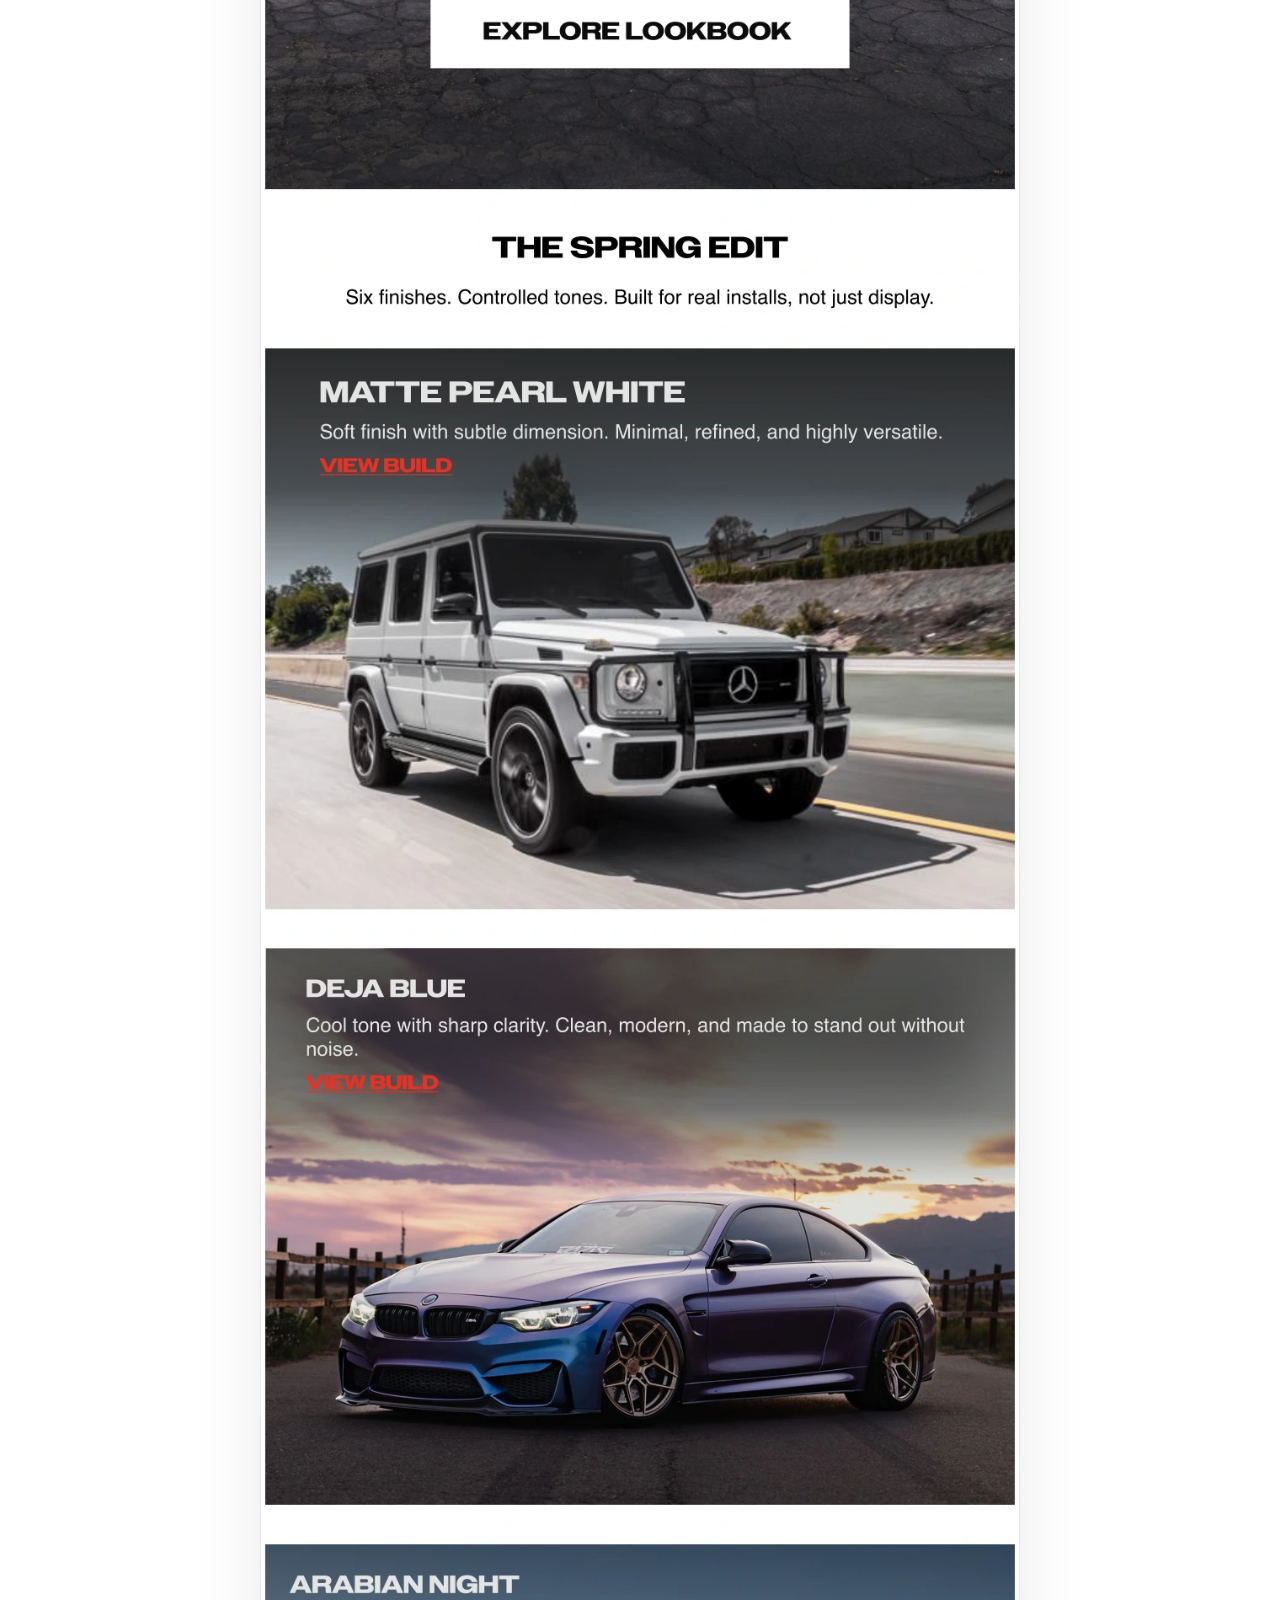
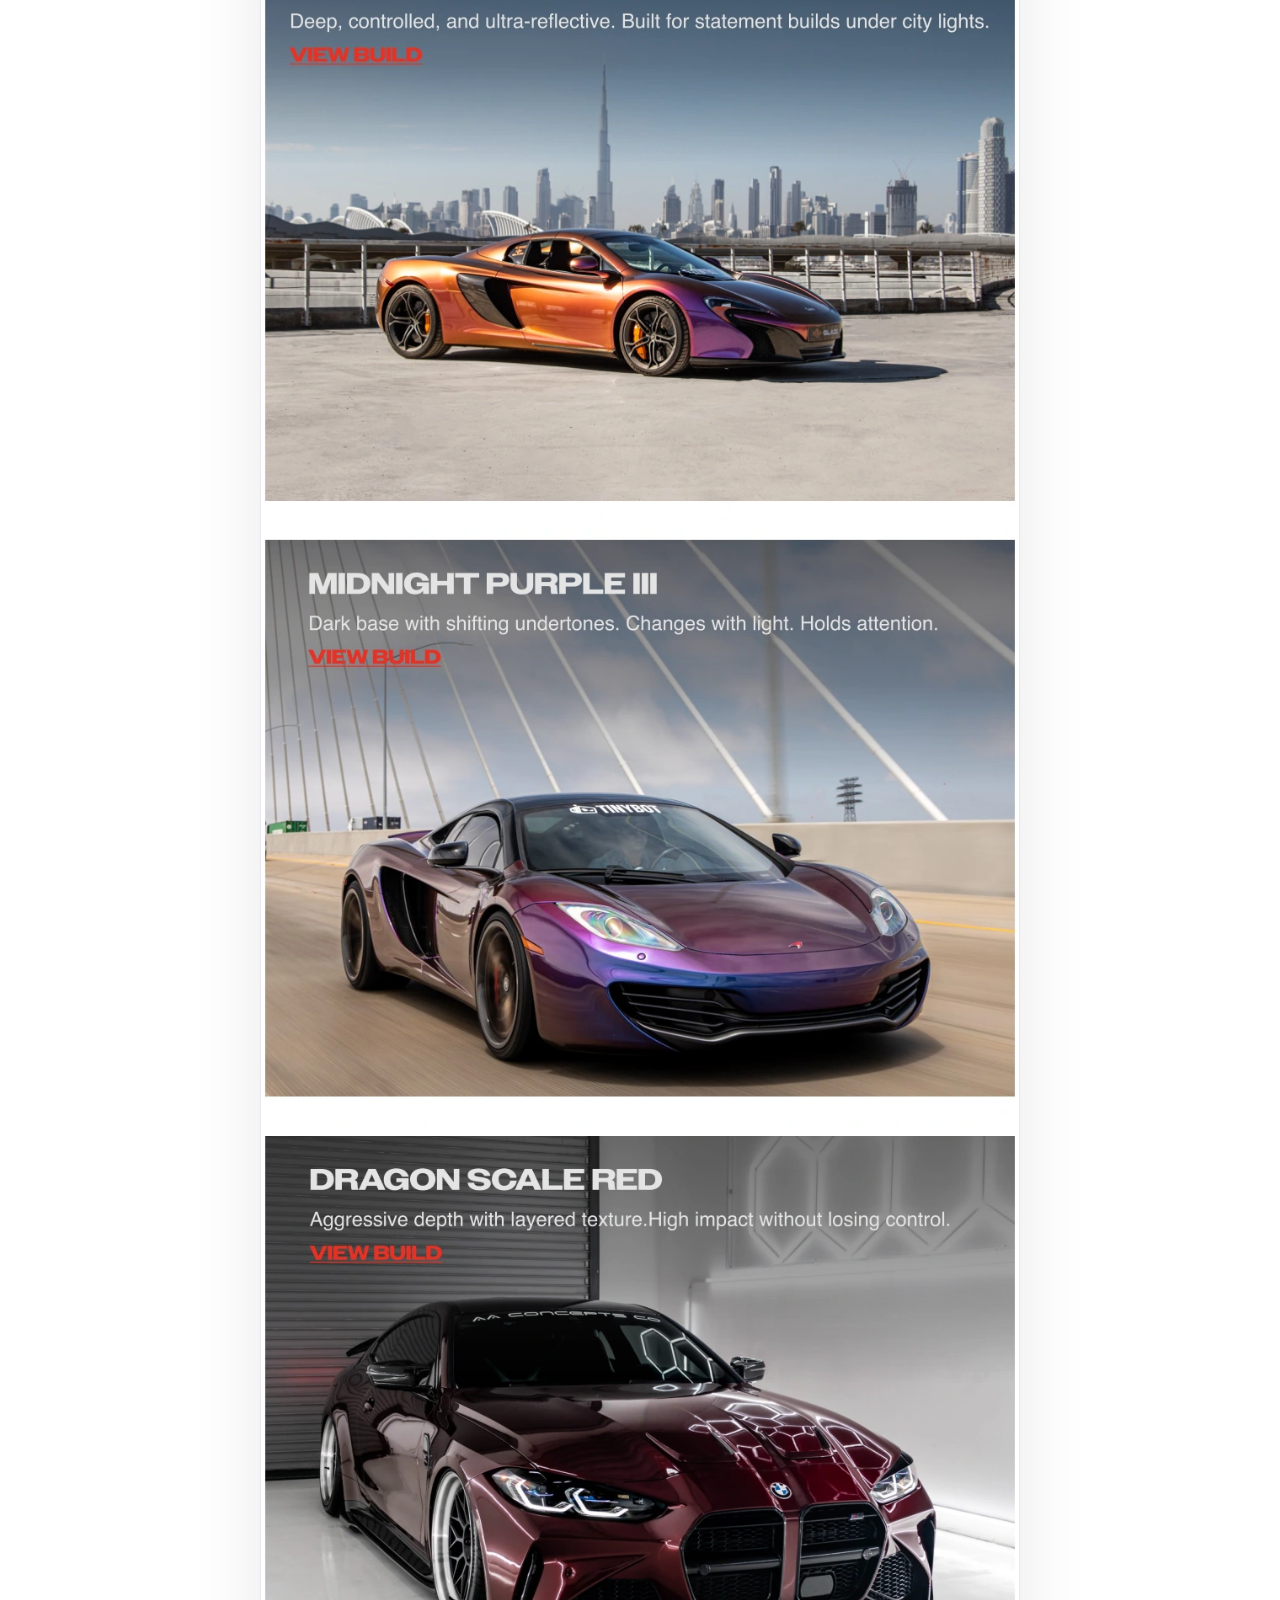
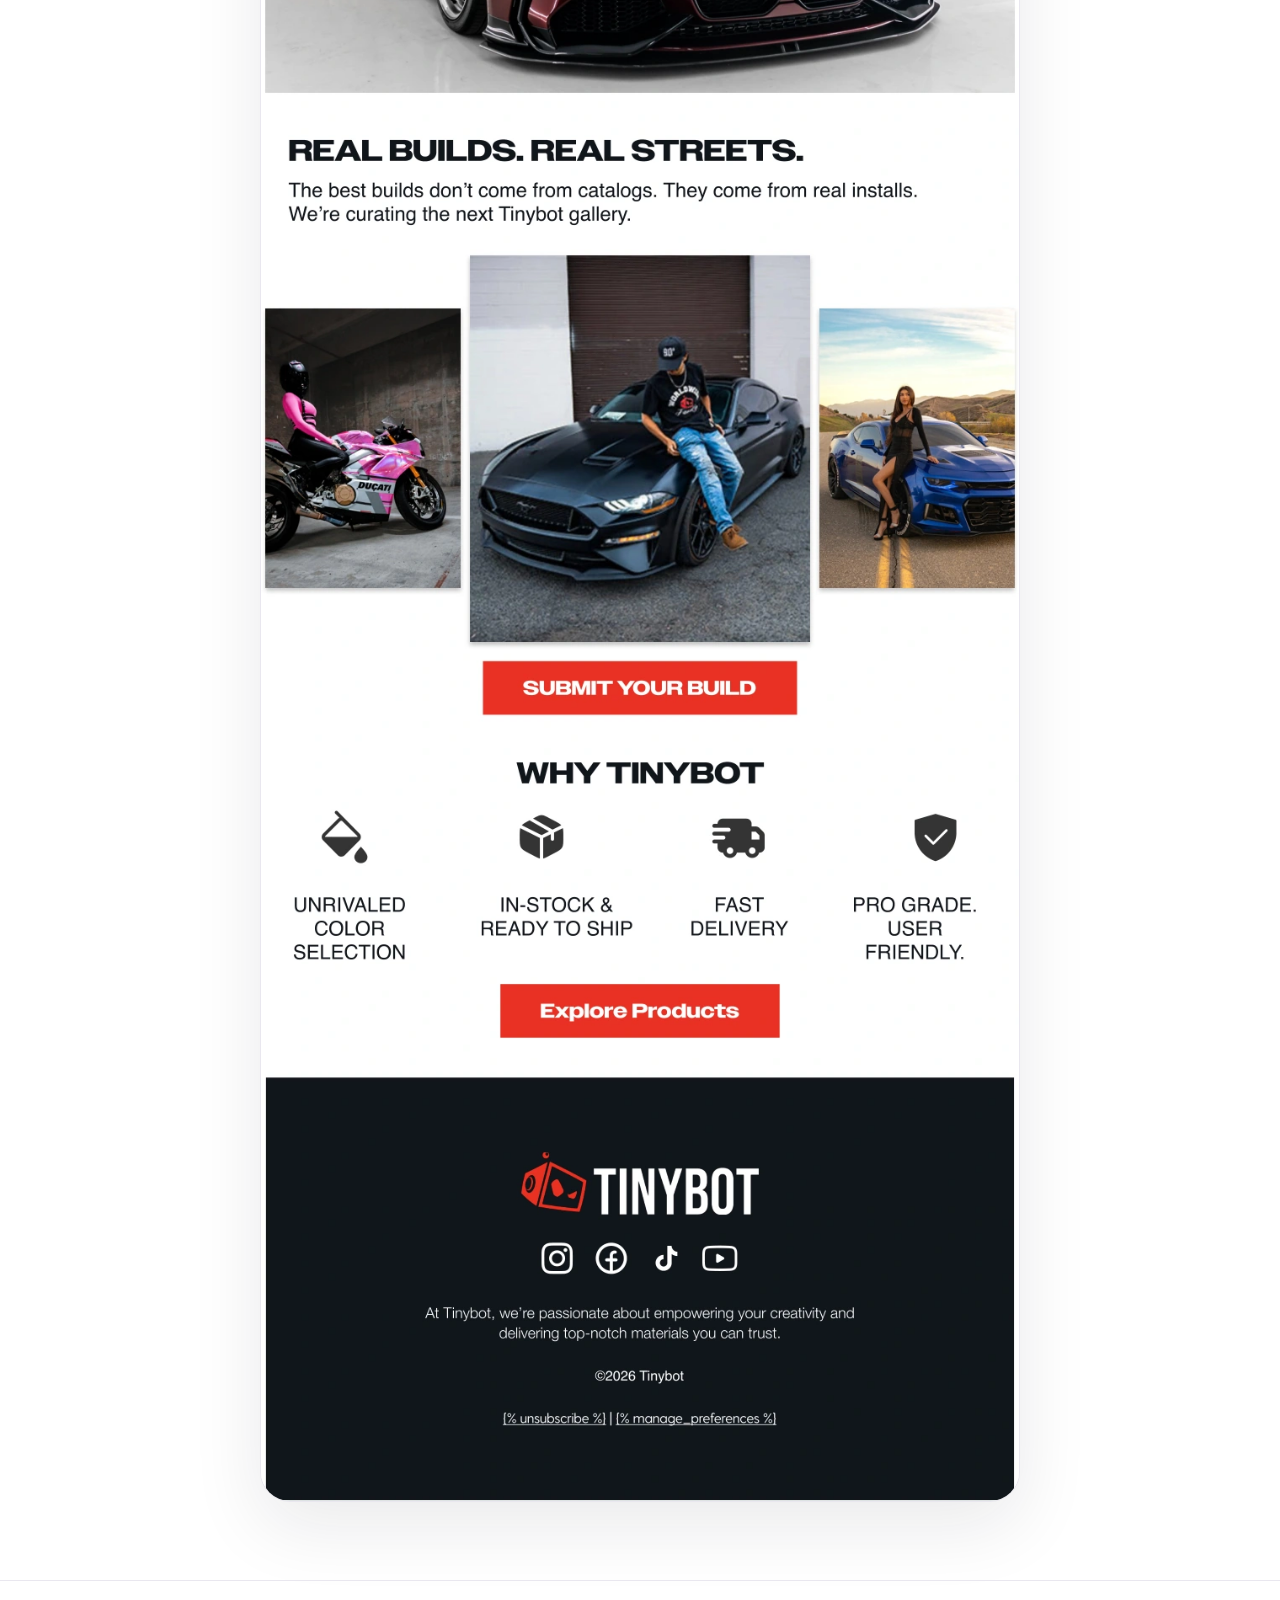
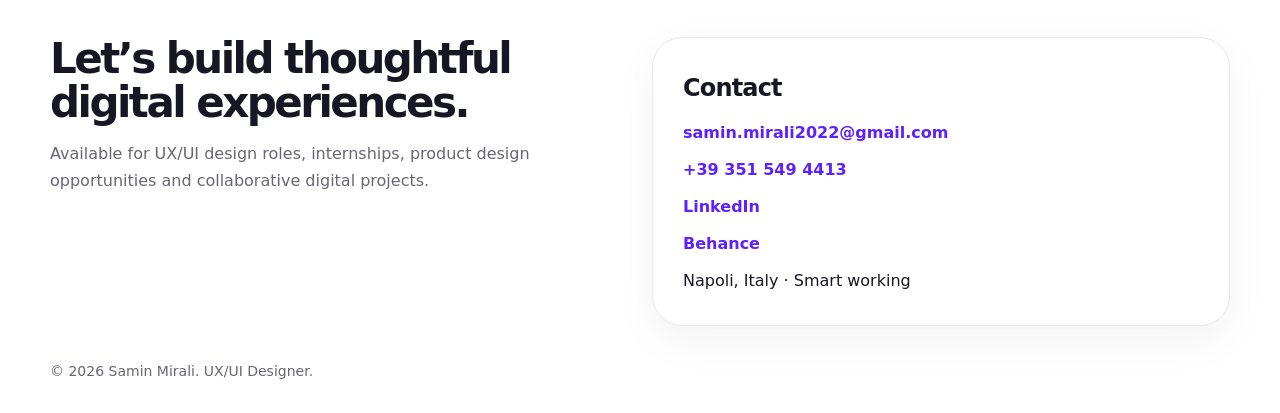
==== commit e38732e8: "Add English and Italian portfolio language switcher" ====
--- a/ecommerce.html
+++ b/ecommerce.html
@@ -2,24 +2,28 @@
 <html lang="en">
 <head>
 <meta charset="UTF-8"><meta name="viewport" content="width=device-width, initial-scale=1.0">
-<title>E-commerce Email Design | Samin Mirali</title>
-<meta name="description" content="E-commerce email design project by Samin Mirali.">
+<title data-i18n="t421">E-commerce Email Design | Samin Mirali</title>
+<meta name="description" content="E-commerce email design project by Samin Mirali." data-i18n-content="t422">
 <link rel="stylesheet" href="style.css">
+<script src="i18n.js" defer></script>
 </head>
 <body>
 <header class="nav">
   <div class="container nav-inner">
     <a class="brand" href="index.html">
-      <img src="assets/samin-headshot.webp" alt="Samin Mirali headshot">
-      <span>Samin Mirali</span>
+      <img src="assets/samin-headshot.webp" alt="Samin Mirali headshot" data-i18n-alt="t002">
+      <span data-i18n="t003">Samin Mirali</span>
     </a>
-    <nav class="links" aria-label="Main navigation">
-      <a href="index.html#about">About</a>
-      <a href="index.html#expertise">Expertise</a>
-      <a href="index.html#portfolio">Portfolio</a>
-      <a href="index.html#contact">Contact</a>
+    <nav class="links" aria-label="Main navigation" data-i18n-aria-label="t004">
+      <a href="index.html#about" data-i18n="t005">About</a>
+      <a href="index.html#expertise" data-i18n="t006">Expertise</a>
+      <a href="index.html#portfolio" data-i18n="t007">Portfolio</a>
+      <a href="index.html#contact" data-i18n="t008">Contact</a>
     </nav>
-    <a class="nav-cta" href="mailto:samin.mirali2022@gmail.com">Contact Me</a>
+    <div class="nav-actions">
+      <a class="nav-cta" href="mailto:samin.mirali2022@gmail.com" data-i18n="t009">Contact Me</a>
+      <button class="language-toggle" type="button" data-language-toggle hidden aria-label="Switch to Italian">IT</button>
+    </div>
   </div>
 </header>
 
@@ -27,30 +31,30 @@
 <section class="case-hero">
   <div class="container case-top">
     <div>
-      <div class="kicker" style="color:var(--ink)">Project 03 · Email & Visual Design</div>
-      <h1>E-commerce Email Design</h1>
-      <p>A collection of promotional email concepts created for fashion, skincare and automotive brands, focused on mobile-first layout, visual hierarchy, campaign storytelling and conversion clarity.</p>
-      <div class="actions"><a class="btn dark" href="#emails">View Designs</a><a class="btn" href="index.html#portfolio">Back to Portfolio</a></div>
+      <div class="kicker" style="color:var(--ink)" data-i18n="t423">Project 03 · Email & Visual Design</div>
+      <h1 data-i18n="t061">E-commerce Email Design</h1>
+      <p data-i18n="t424">A collection of promotional email concepts created for fashion, skincare and automotive brands, focused on mobile-first layout, visual hierarchy, campaign storytelling and conversion clarity.</p>
+      <div class="actions"><a class="btn dark" href="#emails" data-i18n="t425">View Designs</a><a class="btn" href="index.html#portfolio" data-i18n="t077">Back to Portfolio</a></div>
     </div>
-    <div class="case-visual centered-preview"><img src="assets/ecommerce-iphone-preview.webp" alt="E-commerce email long-scroll iPhone mockup"></div>
+    <div class="case-visual centered-preview"><img src="assets/ecommerce-iphone-preview.webp" alt="E-commerce email long-scroll iPhone mockup" data-i18n-alt="t426"></div>
   </div>
   <div class="container meta-grid">
-    <div class="meta"><strong>3</strong><span>Email Concepts</span></div>
-    <div class="meta"><strong>Mobile</strong><span>First Layout</span></div>
-    <div class="meta"><strong>Brand</strong><span>Visual Direction</span></div>
-    <div class="meta"><strong>CTA</strong><span>Conversion Focus</span></div>
+    <div class="meta"><strong data-i18n="t115">3</strong><span data-i18n="t427">Email Concepts</span></div>
+    <div class="meta"><strong data-i18n="t428">Mobile</strong><span data-i18n="t429">First Layout</span></div>
+    <div class="meta"><strong data-i18n="t430">Brand</strong><span data-i18n="t431">Visual Direction</span></div>
+    <div class="meta"><strong data-i18n="t432">CTA</strong><span data-i18n="t433">Conversion Focus</span></div>
   </div>
 </section>
 
 <section class="problem">
   <div class="container grid-2">
     <div class="card">
-      <h3>Goal</h3>
-      <p>The goal was to design visually engaging e-commerce email campaigns that communicate offers quickly, guide users through content and encourage action through clear CTA placement.</p>
+      <h3 data-i18n="t434">Goal</h3>
+      <p data-i18n="t435">The goal was to design visually engaging e-commerce email campaigns that communicate offers quickly, guide users through content and encourage action through clear CTA placement.</p>
     </div>
     <div class="card">
-      <h3>Design Focus</h3>
-      <p>Each concept explores a different brand personality: fashion urgency for Bershka, soft editorial skincare for Revolution Skin Care, and bold automotive energy for Tinybot.</p>
+      <h3 data-i18n="t436">Design Focus</h3>
+      <p data-i18n="t437">Each concept explores a different brand personality: fashion urgency for Bershka, soft editorial skincare for Revolution Skin Care, and bold automotive energy for Tinybot.</p>
     </div>
   </div>
 </section>
@@ -58,13 +62,13 @@
 <section class="case-section">
   <div class="container">
     <div class="content">
-      <h2>Design Principles</h2>
-      <p>The email layouts were designed around quick scanning, strong hero visuals, clear product sections and repeated call-to-action placement.</p>
+      <h2 data-i18n="t377">Design Principles</h2>
+      <p data-i18n="t438">The email layouts were designed around quick scanning, strong hero visuals, clear product sections and repeated call-to-action placement.</p>
       <ul>
-        <li>Clear hierarchy for titles, offer messages and CTA buttons.</li>
-        <li>Strong image-led storytelling to quickly communicate the brand mood.</li>
-        <li>Mobile-first composition with simple product grouping.</li>
-        <li>Consistent footer and social areas for trust and campaign completion.</li>
+        <li data-i18n="t439">Clear hierarchy for titles, offer messages and CTA buttons.</li>
+        <li data-i18n="t440">Strong image-led storytelling to quickly communicate the brand mood.</li>
+        <li data-i18n="t441">Mobile-first composition with simple product grouping.</li>
+        <li data-i18n="t442">Consistent footer and social areas for trust and campaign completion.</li>
       </ul>
     </div>
   </div>
@@ -73,50 +77,50 @@
 <section id="emails" class="case-section">
   <div class="container">
     <div class="content">
-      <h2>Bershka Sale Email</h2>
-      <p>A fashion promotion email focused on urgency, lifestyle imagery and a repeated “Shop the Sale” call to action.</p>
+      <h2 data-i18n="t443">Bershka Sale Email</h2>
+      <p data-i18n="t444">A fashion promotion email focused on urgency, lifestyle imagery and a repeated “Shop the Sale” call to action.</p>
     </div>
-    <div class="email-wrap"><div class="email-frame"><img src="assets/ecommerce-bershka-hq.webp" alt="Bershka promotional sale email design"></div></div>
+    <div class="email-wrap"><div class="email-frame"><img src="assets/ecommerce-bershka-hq.webp" alt="Bershka promotional sale email design" data-i18n-alt="t445"></div></div>
   </div>
 </section>
 
 <section class="case-section">
   <div class="container">
     <div class="content">
-      <h2>Revolution Skin Care Email</h2>
-      <p>A soft skincare routine email using editorial typography, calm spacing and product-focused storytelling.</p>
+      <h2 data-i18n="t446">Revolution Skin Care Email</h2>
+      <p data-i18n="t447">A soft skincare routine email using editorial typography, calm spacing and product-focused storytelling.</p>
     </div>
-    <div class="email-wrap"><div class="email-frame"><img src="assets/ecommerce-skincare-hq.webp" alt="Revolution Skin Care email design"></div></div>
+    <div class="email-wrap"><div class="email-frame"><img src="assets/ecommerce-skincare-hq.webp" alt="Revolution Skin Care email design" data-i18n-alt="t448"></div></div>
   </div>
 </section>
 
 <section class="case-section">
   <div class="container">
     <div class="content">
-      <h2>Tinybot Automotive Email</h2>
-      <p>A bold, high-contrast automotive campaign with strong imagery, product blocks and direct conversion points.</p>
+      <h2 data-i18n="t449">Tinybot Automotive Email</h2>
+      <p data-i18n="t450">A bold, high-contrast automotive campaign with strong imagery, product blocks and direct conversion points.</p>
     </div>
-    <div class="email-wrap"><div class="email-frame"><img src="assets/ecommerce-tinybot-hq.webp" alt="Tinybot automotive email design"></div></div>
+    <div class="email-wrap"><div class="email-frame"><img src="assets/ecommerce-tinybot-hq.webp" alt="Tinybot automotive email design" data-i18n-alt="t451"></div></div>
   </div>
 </section>
 </main>
 <footer id="contact" class="footer">
   <div class="container footer-grid">
     <div>
-      <h2>Let’s build thoughtful digital experiences.</h2>
-      <p>Available for UX/UI design roles, internships, product design opportunities and collaborative digital projects.</p>
+      <h2 data-i18n="t064">Let’s build thoughtful digital experiences.</h2>
+      <p data-i18n="t065">Available for UX/UI design roles, internships, product design opportunities and collaborative digital projects.</p>
     </div>
     <div class="card">
-      <h3>Contact</h3>
+      <h3 data-i18n="t008">Contact</h3>
       <div class="contact-list">
-        <a href="mailto:samin.mirali2022@gmail.com">samin.mirali2022@gmail.com</a>
-        <a href="tel:+393515494413">+39 351 549 4413</a>
-        <a href="https://www.linkedin.com/in/saminmirali" target="_blank" rel="noopener">LinkedIn</a>
-        <a href="https://www.behance.net/SaminMirali" target="_blank" rel="noopener">Behance</a>
-        <span>Napoli, Italy · Smart working</span>
+        <a href="mailto:samin.mirali2022@gmail.com" data-i18n="t066">samin.mirali2022@gmail.com</a>
+        <a href="tel:+393515494413" data-i18n="t067">+39 351 549 4413</a>
+        <a href="https://www.linkedin.com/in/saminmirali" target="_blank" rel="noopener" data-i18n="t068">LinkedIn</a>
+        <a href="https://www.behance.net/SaminMirali" target="_blank" rel="noopener" data-i18n="t069">Behance</a>
+        <span data-i18n="t070">Napoli, Italy · Smart working</span>
       </div>
     </div>
   </div>
-  <div class="container copy">© 2026 Samin Mirali. UX/UI Designer.</div>
+  <div class="container copy" data-i18n="t071">© 2026 Samin Mirali. UX/UI Designer.</div>
 </footer>
-</body></html>+</body></html>
--- a/style.css
+++ b/style.css
@@ -511,6 +511,28 @@
   height: auto;
 }
 
+/* Language controls reuse the navigation's colors and pill shape. */
+.nav-actions{display:flex;align-items:center;gap:10px;flex-shrink:0}
+.nav-actions .nav-cta,.language-toggle{min-height:44px;display:inline-flex;align-items:center;justify-content:center}
+.language-toggle{min-width:46px;padding:10px 12px;border:1px solid var(--purple);border-radius:999px;background:var(--white);color:var(--purple);font:inherit;font-size:14px;font-weight:850;cursor:pointer;transition:background-color .18s ease,color .18s ease}
+.language-toggle[hidden]{display:none}
+.language-toggle:hover{background:var(--purple-soft)}
+.language-toggle:active{background:var(--purple);color:var(--white)}
+.language-toggle:focus-visible,.nav-actions .nav-cta:focus-visible{outline:3px solid var(--purple);outline-offset:3px}
+
+/* Let longer translated labels wrap inside their existing grid columns. */
+.hero-grid>*,.case-top>*,.grid-2>*,.grid-3>*,.meta-grid>*,.process>*,.moscow-grid>*{min-width:0}
+h1,h2,h3,.card,.step,.meta,.tag,.moscow-card{overflow-wrap:anywhere}
+.nav-actions .nav-cta{white-space:nowrap}
+@media(max-width:560px){
+  .nav-inner{flex-wrap:wrap;gap:10px;padding-top:12px;padding-bottom:12px}
+  .nav-inner .brand{flex:1 0 100%}
+  .nav-actions{margin-left:auto}
+}
+@media(prefers-reduced-motion:reduce){
+  .language-toggle{transition:none}
+}
+
 
 /* v9 Vertex-only refinements */
 .design-system-card {
